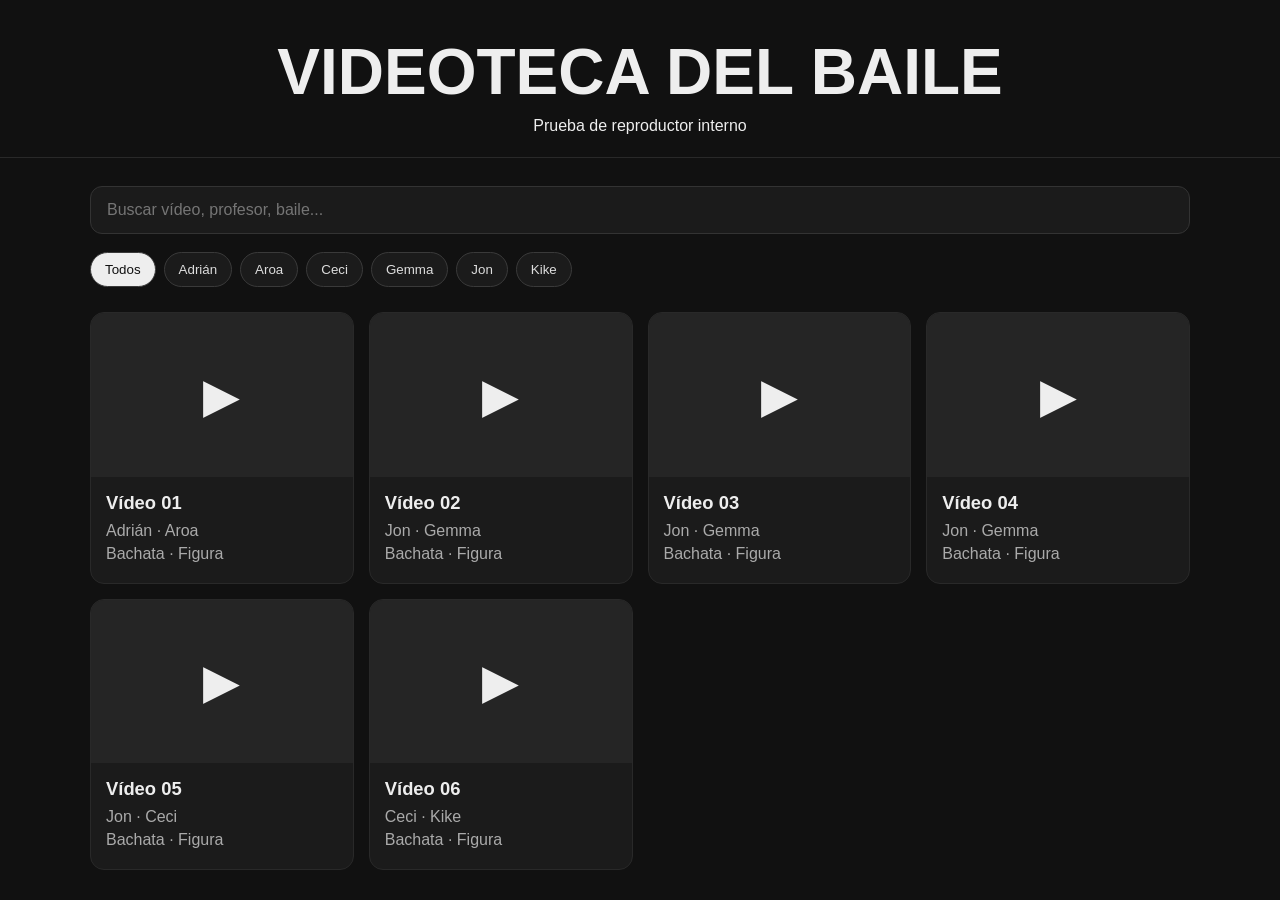
==== index.html @ 755fea4f "Add files via upload" ====
<!DOCTYPE html>
<html lang="es">
<head>
<meta charset="UTF-8">
<meta name="viewport" content="width=device-width,initial-scale=1">
<title>Videoteca del Baile</title>
<style>
*{box-sizing:border-box}body{margin:0;font-family:Arial,sans-serif;background:#111;color:#eee}
header{padding:35px 20px 22px;text-align:center;border-bottom:1px solid #292929}
h1{margin:0 0 8px;font-size:clamp(2rem,6vw,4rem)}
main{width:min(1100px,calc(100% - 30px));margin:28px auto}
.search{width:100%;padding:14px 16px;border:1px solid #333;border-radius:12px;background:#1b1b1b;color:#fff;font-size:1rem}
.filters{display:flex;gap:8px;flex-wrap:wrap;margin:18px 0 25px}
.filter{padding:9px 14px;border-radius:999px;border:1px solid #3a3a3a;background:#1b1b1b;color:#ddd;cursor:pointer}
.filter.active{background:#eee;color:#111}
.grid{display:grid;grid-template-columns:repeat(auto-fill,minmax(220px,1fr));gap:15px}
.card{display:block;text-decoration:none;color:inherit;background:#1b1b1b;border:1px solid #292929;border-radius:14px;overflow:hidden}
.preview{aspect-ratio:16/10;background:#252525;display:grid;place-items:center;font-size:3rem}
.info{padding:15px}.info h2{margin:0 0 8px;font-size:1.15rem}.info p{margin:5px 0;color:#aaa}
</style>
</head>
<body>
<header><h1>VIDEOTECA DEL BAILE</h1><div>Prueba de reproductor interno</div></header>
<main>
<input id="search" class="search" placeholder="Buscar vídeo, profesor, baile...">
<div id="filters" class="filters"></div>
<div id="grid" class="grid"></div>
</main>
<script src="data.js"></script>
<script>
const grid=document.getElementById("grid"), filters=document.getElementById("filters"), search=document.getElementById("search");
let profesorActivo="Todos";
const profesores=["Todos",...[...new Set(videos.flatMap(v=>v.profesores))].sort((a,b)=>a.localeCompare(b,"es"))];

function drawFilters(){
  filters.innerHTML="";
  profesores.forEach(p=>{
    const b=document.createElement("button");
    b.className="filter"+(p===profesorActivo?" active":"");
    b.textContent=p;
    b.onclick=()=>{profesorActivo=p;drawFilters();render()};
    filters.appendChild(b);
  });
}
function render(){
  const q=search.value.toLowerCase().trim();
  grid.innerHTML="";
  videos.filter(v=>{
    const text=[v.titulo,v.baile,v.tipo,...v.profesores,...(v.tags||[])].join(" ").toLowerCase();
    return (profesorActivo==="Todos"||v.profesores.includes(profesorActivo)) && text.includes(q);
  }).forEach(v=>{
    const a=document.createElement("a");
    a.className="card";
    a.href=`player.html?id=${encodeURIComponent(v.id)}`;
    a.innerHTML=`<div class="preview">▶</div><div class="info"><h2>${v.titulo}</h2><p>${v.profesores.join(" · ")}</p><p>${v.baile} · ${v.tipo}</p></div>`;
    grid.appendChild(a);
  });
}
search.addEventListener("input",render);
drawFilters(); render();
</script>
</body>
</html>
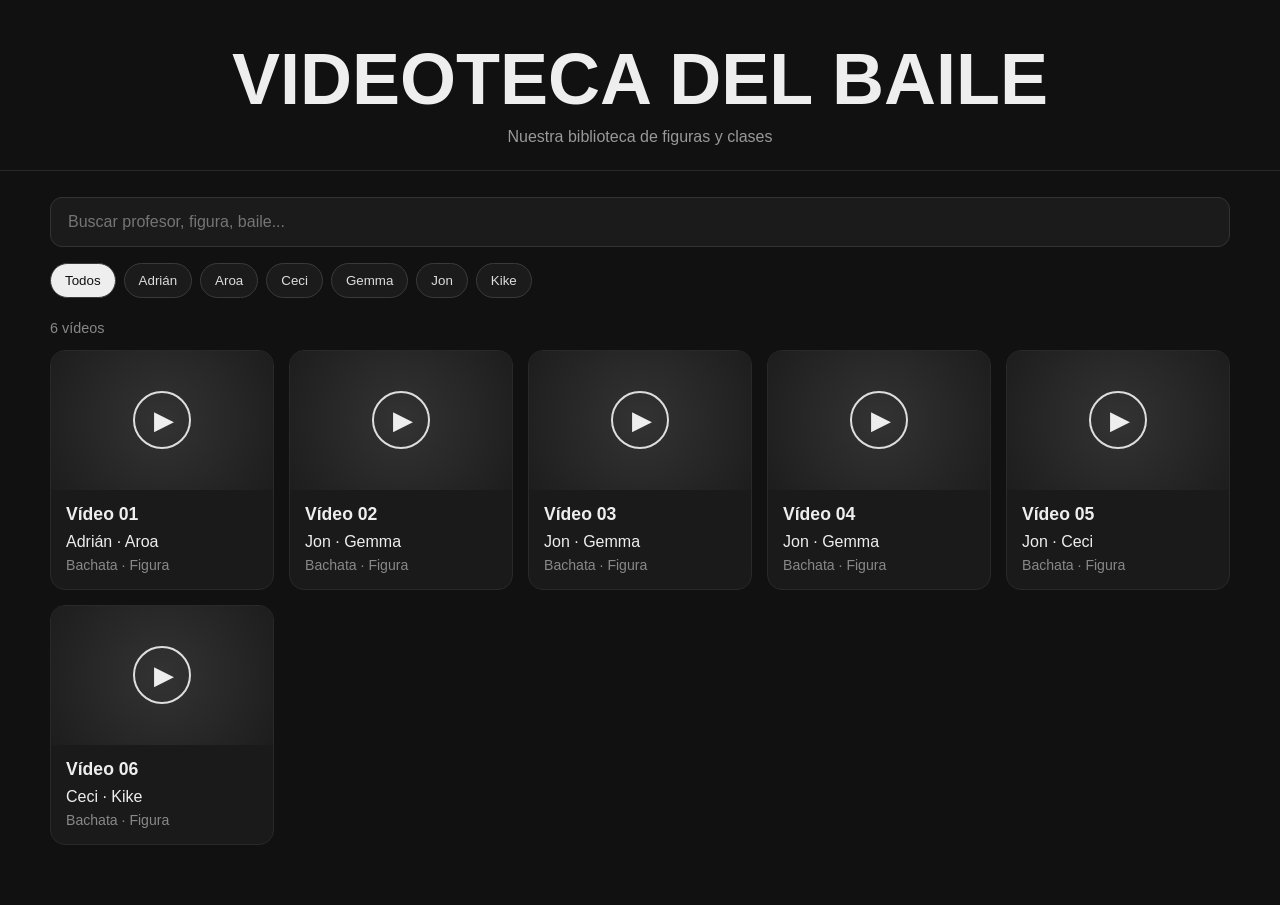
==== commit 0ba2ed86: "Add files via upload" ====
--- a/index.html
+++ b/index.html
@@ -1,63 +1,45 @@
 <!DOCTYPE html>
 <html lang="es">
 <head>
-<meta charset="UTF-8">
-<meta name="viewport" content="width=device-width,initial-scale=1">
-<title>Videoteca del Baile</title>
+<meta charset="UTF-8"><meta name="viewport" content="width=device-width,initial-scale=1">
+<meta name="theme-color" content="#111111"><title>Videoteca del Baile</title>
 <style>
 *{box-sizing:border-box}body{margin:0;font-family:Arial,sans-serif;background:#111;color:#eee}
-header{padding:35px 20px 22px;text-align:center;border-bottom:1px solid #292929}
-h1{margin:0 0 8px;font-size:clamp(2rem,6vw,4rem)}
-main{width:min(1100px,calc(100% - 30px));margin:28px auto}
-.search{width:100%;padding:14px 16px;border:1px solid #333;border-radius:12px;background:#1b1b1b;color:#fff;font-size:1rem}
-.filters{display:flex;gap:8px;flex-wrap:wrap;margin:18px 0 25px}
-.filter{padding:9px 14px;border-radius:999px;border:1px solid #3a3a3a;background:#1b1b1b;color:#ddd;cursor:pointer}
-.filter.active{background:#eee;color:#111}
+header{padding:38px 18px 24px;text-align:center;border-bottom:1px solid #292929}
+h1{margin:0 0 8px;font-size:clamp(2rem,8vw,4.5rem)}.subtitle{margin:0;color:#999}
+main{width:min(1180px,calc(100% - 28px));margin:26px auto 60px}
+.search{width:100%;padding:15px 17px;border-radius:12px;border:1px solid #333;background:#1b1b1b;color:#fff;font-size:1rem}
+.filters{display:flex;gap:8px;overflow-x:auto;padding:16px 0 10px;scrollbar-width:none}.filters::-webkit-scrollbar{display:none}
+.filter{flex:0 0 auto;border:1px solid #3a3a3a;background:#1b1b1b;color:#ddd;padding:9px 14px;border-radius:999px;cursor:pointer}
+.filter.active{background:#eee;color:#111}.count{margin:12px 0 14px;color:#888;font-size:.9rem}
 .grid{display:grid;grid-template-columns:repeat(auto-fill,minmax(220px,1fr));gap:15px}
-.card{display:block;text-decoration:none;color:inherit;background:#1b1b1b;border:1px solid #292929;border-radius:14px;overflow:hidden}
-.preview{aspect-ratio:16/10;background:#252525;display:grid;place-items:center;font-size:3rem}
-.info{padding:15px}.info h2{margin:0 0 8px;font-size:1.15rem}.info p{margin:5px 0;color:#aaa}
+.card{display:block;overflow:hidden;border:1px solid #292929;border-radius:15px;background:#1a1a1a;color:inherit;text-decoration:none;transition:.15s}
+.card:hover{transform:translateY(-3px);border-color:#555}
+.preview{aspect-ratio:16/10;display:grid;place-items:center;background:radial-gradient(circle,#333,#1d1d1d)}
+.play{display:grid;place-items:center;width:58px;height:58px;padding-left:4px;border:2px solid #ddd;border-radius:50%;font-size:1.65rem}
+.info{padding:14px 15px 16px}.title{margin:0 0 8px;font-size:1.1rem}.teachers{margin:0 0 6px}.meta{margin:0;color:#888;font-size:.88rem}
+.empty{grid-column:1/-1;padding:40px 5px;color:#888;text-align:center}
+@media(max-width:600px){header{padding-top:28px}.grid{grid-template-columns:repeat(2,minmax(0,1fr));gap:10px}.info{padding:12px}.title{font-size:1rem}.teachers,.meta{font-size:.82rem}.play{width:50px;height:50px}}
+@media(max-width:380px){.grid{grid-template-columns:1fr}}
 </style>
 </head>
 <body>
-<header><h1>VIDEOTECA DEL BAILE</h1><div>Prueba de reproductor interno</div></header>
+<header><h1>VIDEOTECA DEL BAILE</h1><p class="subtitle">Nuestra biblioteca de figuras y clases</p></header>
 <main>
-<input id="search" class="search" placeholder="Buscar vídeo, profesor, baile...">
-<div id="filters" class="filters"></div>
-<div id="grid" class="grid"></div>
+<input id="search" class="search" type="search" placeholder="Buscar profesor, figura, baile..." autocomplete="off">
+<div id="filters" class="filters"></div><div id="count" class="count"></div><div id="grid" class="grid"></div>
 </main>
 <script src="data.js"></script>
 <script>
-const grid=document.getElementById("grid"), filters=document.getElementById("filters"), search=document.getElementById("search");
+const grid=document.getElementById("grid"),filters=document.getElementById("filters"),search=document.getElementById("search"),count=document.getElementById("count");
 let profesorActivo="Todos";
 const profesores=["Todos",...[...new Set(videos.flatMap(v=>v.profesores))].sort((a,b)=>a.localeCompare(b,"es"))];
-
-function drawFilters(){
-  filters.innerHTML="";
-  profesores.forEach(p=>{
-    const b=document.createElement("button");
-    b.className="filter"+(p===profesorActivo?" active":"");
-    b.textContent=p;
-    b.onclick=()=>{profesorActivo=p;drawFilters();render()};
-    filters.appendChild(b);
-  });
-}
-function render(){
-  const q=search.value.toLowerCase().trim();
-  grid.innerHTML="";
-  videos.filter(v=>{
-    const text=[v.titulo,v.baile,v.tipo,...v.profesores,...(v.tags||[])].join(" ").toLowerCase();
-    return (profesorActivo==="Todos"||v.profesores.includes(profesorActivo)) && text.includes(q);
-  }).forEach(v=>{
-    const a=document.createElement("a");
-    a.className="card";
-    a.href=`player.html?id=${encodeURIComponent(v.id)}`;
-    a.innerHTML=`<div class="preview">▶</div><div class="info"><h2>${v.titulo}</h2><p>${v.profesores.join(" · ")}</p><p>${v.baile} · ${v.tipo}</p></div>`;
-    grid.appendChild(a);
-  });
-}
-search.addEventListener("input",render);
-drawFilters(); render();
-</script>
-</body>
-</html>+function crearFiltros(){filters.innerHTML="";profesores.forEach(p=>{const b=document.createElement("button");b.className="filter"+(p===profesorActivo?" active":"");b.textContent=p;b.onclick=()=>{profesorActivo=p;crearFiltros();render()};filters.appendChild(b)})}
+function coincide(v,q){return[v.titulo,v.baile,v.tipo,...v.profesores,...(v.tags||[])].join(" ").toLowerCase().includes(q.toLowerCase())}
+function render(){const q=search.value.trim();const rs=videos.filter(v=>(profesorActivo==="Todos"||v.profesores.includes(profesorActivo))&&coincide(v,q));count.textContent=`${rs.length} vídeo${rs.length===1?"":"s"}`;grid.innerHTML="";
+if(!rs.length){grid.innerHTML='<div class="empty">No hay vídeos que coincidan con la búsqueda.</div>';return}
+rs.forEach(v=>{const a=document.createElement("a");a.className="card";a.href=v.url||"#";if(v.url&&v.url!=="#"){a.target="_blank";a.rel="noopener noreferrer"}
+a.innerHTML=`<div class="preview"><div class="play">▶</div></div><div class="info"><h2 class="title">${v.titulo}</h2><p class="teachers">${v.profesores.join(" · ")}</p><p class="meta">${v.baile} · ${v.tipo}</p></div>`;
+if(!v.url||v.url==="#")a.onclick=e=>{e.preventDefault();alert("Este vídeo todavía no tiene enlace de Google Drive.")};grid.appendChild(a)})}
+search.addEventListener("input",render);crearFiltros();render();
+</script></body></html>
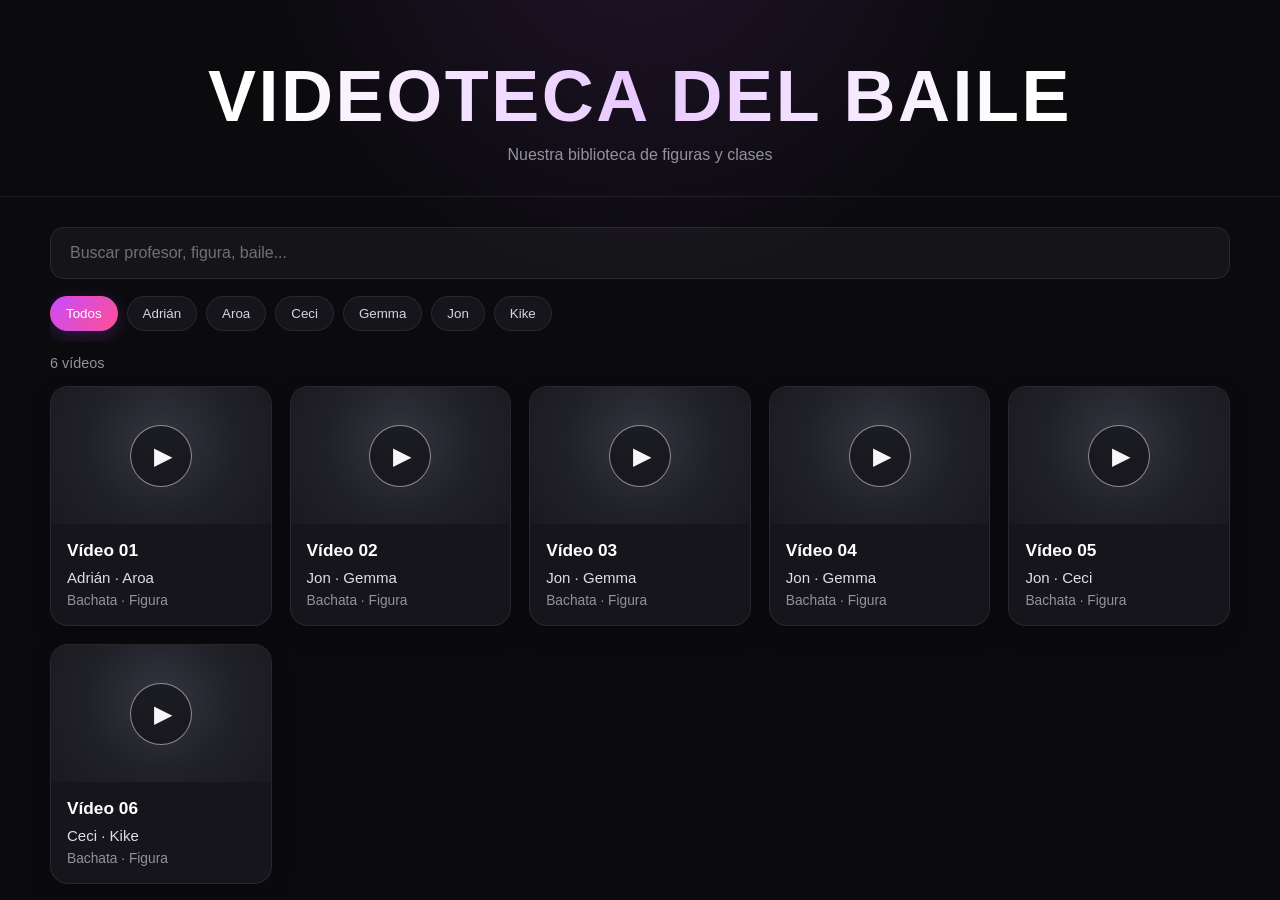
==== commit 26af1fe8: "Add files via upload" ====
--- a/index.html
+++ b/index.html
@@ -3,25 +3,7 @@
 <head>
 <meta charset="UTF-8"><meta name="viewport" content="width=device-width,initial-scale=1">
 <meta name="theme-color" content="#111111"><title>Videoteca del Baile</title>
-<style>
-*{box-sizing:border-box}body{margin:0;font-family:Arial,sans-serif;background:#111;color:#eee}
-header{padding:38px 18px 24px;text-align:center;border-bottom:1px solid #292929}
-h1{margin:0 0 8px;font-size:clamp(2rem,8vw,4.5rem)}.subtitle{margin:0;color:#999}
-main{width:min(1180px,calc(100% - 28px));margin:26px auto 60px}
-.search{width:100%;padding:15px 17px;border-radius:12px;border:1px solid #333;background:#1b1b1b;color:#fff;font-size:1rem}
-.filters{display:flex;gap:8px;overflow-x:auto;padding:16px 0 10px;scrollbar-width:none}.filters::-webkit-scrollbar{display:none}
-.filter{flex:0 0 auto;border:1px solid #3a3a3a;background:#1b1b1b;color:#ddd;padding:9px 14px;border-radius:999px;cursor:pointer}
-.filter.active{background:#eee;color:#111}.count{margin:12px 0 14px;color:#888;font-size:.9rem}
-.grid{display:grid;grid-template-columns:repeat(auto-fill,minmax(220px,1fr));gap:15px}
-.card{display:block;overflow:hidden;border:1px solid #292929;border-radius:15px;background:#1a1a1a;color:inherit;text-decoration:none;transition:.15s}
-.card:hover{transform:translateY(-3px);border-color:#555}
-.preview{aspect-ratio:16/10;display:grid;place-items:center;background:radial-gradient(circle,#333,#1d1d1d)}
-.play{display:grid;place-items:center;width:58px;height:58px;padding-left:4px;border:2px solid #ddd;border-radius:50%;font-size:1.65rem}
-.info{padding:14px 15px 16px}.title{margin:0 0 8px;font-size:1.1rem}.teachers{margin:0 0 6px}.meta{margin:0;color:#888;font-size:.88rem}
-.empty{grid-column:1/-1;padding:40px 5px;color:#888;text-align:center}
-@media(max-width:600px){header{padding-top:28px}.grid{grid-template-columns:repeat(2,minmax(0,1fr));gap:10px}.info{padding:12px}.title{font-size:1rem}.teachers,.meta{font-size:.82rem}.play{width:50px;height:50px}}
-@media(max-width:380px){.grid{grid-template-columns:1fr}}
-</style>
+<link rel="stylesheet" href="style.css">
 </head>
 <body>
 <header><h1>VIDEOTECA DEL BAILE</h1><p class="subtitle">Nuestra biblioteca de figuras y clases</p></header>
--- a/style.css
+++ b/style.css
@@ -0,0 +1,434 @@
+* {
+  box-sizing: border-box;
+}
+
+:root {
+  --bg: #0b0b0e;
+  --surface: #15151b;
+  --surface-2: #1d1d25;
+  --border: rgba(255,255,255,.08);
+
+  --text: #f7f7fa;
+  --muted: #92929f;
+
+  --accent: #c64cff;
+  --accent-2: #ff4f91;
+
+  --radius: 18px;
+}
+
+body {
+  margin: 0;
+  font-family: Inter, Arial, Helvetica, sans-serif;
+  background:
+    radial-gradient(circle at 50% -10%, rgba(198,76,255,.12), transparent 32%),
+    var(--bg);
+  color: var(--text);
+  min-height: 100vh;
+}
+
+
+/* ───────── HEADER ───────── */
+
+header {
+  padding: 55px 18px 32px;
+  text-align: center;
+  border-bottom: 1px solid var(--border);
+}
+
+h1 {
+  margin: 0;
+  font-size: clamp(2.2rem, 6vw, 4.5rem);
+  font-weight: 800;
+  letter-spacing: .035em;
+
+  background: linear-gradient(
+    90deg,
+    #ffffff 20%,
+    #e9c8ff 50%,
+    #ffffff 80%
+  );
+
+  -webkit-background-clip: text;
+  background-clip: text;
+  color: transparent;
+}
+
+.subtitle {
+  margin: 9px 0 0;
+  color: var(--muted);
+  font-size: 1rem;
+}
+
+
+/* ───────── CONTENIDO ───────── */
+
+main {
+  width: min(1180px, calc(100% - 30px));
+  margin: 30px auto 70px;
+}
+
+
+/* ───────── BUSCADOR ───────── */
+
+.search {
+  width: 100%;
+  padding: 16px 19px;
+
+  border-radius: 14px;
+  border: 1px solid var(--border);
+
+  background: rgba(255,255,255,.045);
+  color: white;
+
+  font-size: 1rem;
+  outline: none;
+
+  transition:
+    border-color .2s,
+    background .2s,
+    box-shadow .2s;
+}
+
+.search::placeholder {
+  color: #70707d;
+}
+
+.search:focus {
+  background: rgba(255,255,255,.065);
+  border-color: rgba(198,76,255,.6);
+
+  box-shadow:
+    0 0 0 3px rgba(198,76,255,.10),
+    0 8px 30px rgba(0,0,0,.25);
+}
+
+
+/* ───────── FILTROS ───────── */
+
+.filters {
+  display: flex;
+  gap: 9px;
+
+  overflow-x: auto;
+
+  padding: 17px 0 11px;
+
+  scrollbar-width: none;
+}
+
+.filters::-webkit-scrollbar {
+  display: none;
+}
+
+.filter {
+  flex: 0 0 auto;
+
+  border: 1px solid var(--border);
+
+  background: var(--surface);
+  color: #d5d5dd;
+
+  padding: 9px 15px;
+
+  border-radius: 999px;
+
+  cursor: pointer;
+
+  font-weight: 500;
+
+  transition:
+    transform .15s,
+    background .15s,
+    border-color .15s;
+}
+
+.filter:hover {
+  transform: translateY(-1px);
+  background: var(--surface-2);
+  border-color: rgba(198,76,255,.4);
+}
+
+.filter.active {
+  border-color: transparent;
+
+  background:
+    linear-gradient(
+      135deg,
+      var(--accent),
+      var(--accent-2)
+    );
+
+  color: white;
+
+  box-shadow:
+    0 5px 18px rgba(198,76,255,.22);
+}
+
+
+/* ───────── CONTADOR ───────── */
+
+.count {
+  margin: 13px 0 15px;
+
+  color: var(--muted);
+
+  font-size: .9rem;
+}
+
+
+/* ───────── GRID ───────── */
+
+.grid {
+  display: grid;
+
+  grid-template-columns:
+    repeat(auto-fill, minmax(220px, 1fr));
+
+  gap: 18px;
+}
+
+
+/* ───────── TARJETAS ───────── */
+
+.card {
+  display: block;
+
+  overflow: hidden;
+
+  border: 1px solid var(--border);
+
+  border-radius: var(--radius);
+
+  background: var(--surface);
+
+  color: inherit;
+  text-decoration: none;
+
+  box-shadow:
+    0 8px 25px rgba(0,0,0,.18);
+
+  transition:
+    transform .2s ease,
+    border-color .2s ease,
+    box-shadow .2s ease;
+}
+
+.card:hover {
+  transform: translateY(-5px);
+
+  border-color:
+    rgba(198,76,255,.35);
+
+  box-shadow:
+    0 16px 40px rgba(0,0,0,.35),
+    0 0 25px rgba(198,76,255,.07);
+}
+
+
+/* ───────── PREVIEW ───────── */
+
+.preview {
+  position: relative;
+
+  aspect-ratio: 16 / 10;
+
+  display: grid;
+  place-items: center;
+
+  background:
+    radial-gradient(
+      circle at 50% 40%,
+      #353541,
+      #202027 55%,
+      #19191f
+    );
+
+  overflow: hidden;
+}
+
+
+/* pequeño halo */
+
+.preview::before {
+  content: "";
+
+  position: absolute;
+
+  width: 150px;
+  height: 150px;
+
+  border-radius: 50%;
+
+  background:
+    radial-gradient(
+      circle,
+      rgba(198,76,255,.13),
+      transparent 65%
+    );
+
+  opacity: 0;
+
+  transform: scale(.8);
+
+  transition:
+    opacity .25s,
+    transform .25s;
+}
+
+.card:hover .preview::before {
+  opacity: 1;
+  transform: scale(1);
+}
+
+
+/* ───────── PLAY ───────── */
+
+.play {
+  position: relative;
+  z-index: 2;
+
+  display: grid;
+  place-items: center;
+
+  width: 62px;
+  height: 62px;
+
+  padding-left: 4px;
+
+  border: 1px solid rgba(255,255,255,.5);
+  border-radius: 50%;
+
+  background: rgba(10,10,14,.55);
+
+  backdrop-filter: blur(8px);
+
+  font-size: 1.5rem;
+
+  transition:
+    transform .2s,
+    background .2s,
+    border-color .2s,
+    box-shadow .2s;
+}
+
+.card:hover .play {
+  transform: scale(1.08);
+
+  border-color: transparent;
+
+  background:
+    linear-gradient(
+      135deg,
+      var(--accent),
+      var(--accent-2)
+    );
+
+  box-shadow:
+    0 8px 30px rgba(198,76,255,.35);
+}
+
+
+/* ───────── INFO ───────── */
+
+.info {
+  padding: 16px 16px 17px;
+}
+
+.title {
+  margin: 0 0 8px;
+
+  font-size: 1.08rem;
+  font-weight: 700;
+
+  color: white;
+}
+
+.teachers {
+  margin: 0 0 7px;
+
+  color: #dedee5;
+
+  font-size: .94rem;
+}
+
+.meta {
+  margin: 0;
+
+  color: var(--muted);
+
+  font-size: .86rem;
+}
+
+
+/* ───────── SIN RESULTADOS ───────── */
+
+.empty {
+  grid-column: 1 / -1;
+
+  padding: 50px 5px;
+
+  color: var(--muted);
+
+  text-align: center;
+}
+
+
+/* ───────── MÓVIL ───────── */
+
+@media (max-width: 600px) {
+
+  header {
+    padding: 32px 18px 24px;
+  }
+
+  h1 {
+    font-size: 2.2rem;
+  }
+
+  main {
+    margin-top: 20px;
+  }
+
+  .grid {
+    grid-template-columns:
+      repeat(2, minmax(0, 1fr));
+
+    gap: 11px;
+  }
+
+  .card {
+    border-radius: 14px;
+  }
+
+  .info {
+    padding: 12px;
+  }
+
+  .title {
+    font-size: .98rem;
+  }
+
+  .teachers,
+  .meta {
+    font-size: .80rem;
+  }
+
+  .play {
+    width: 50px;
+    height: 50px;
+
+    font-size: 1.25rem;
+  }
+}
+
+
+/* móviles muy estrechos */
+
+@media (max-width: 370px) {
+
+  .grid {
+    grid-template-columns: 1fr;
+  }
+
+}
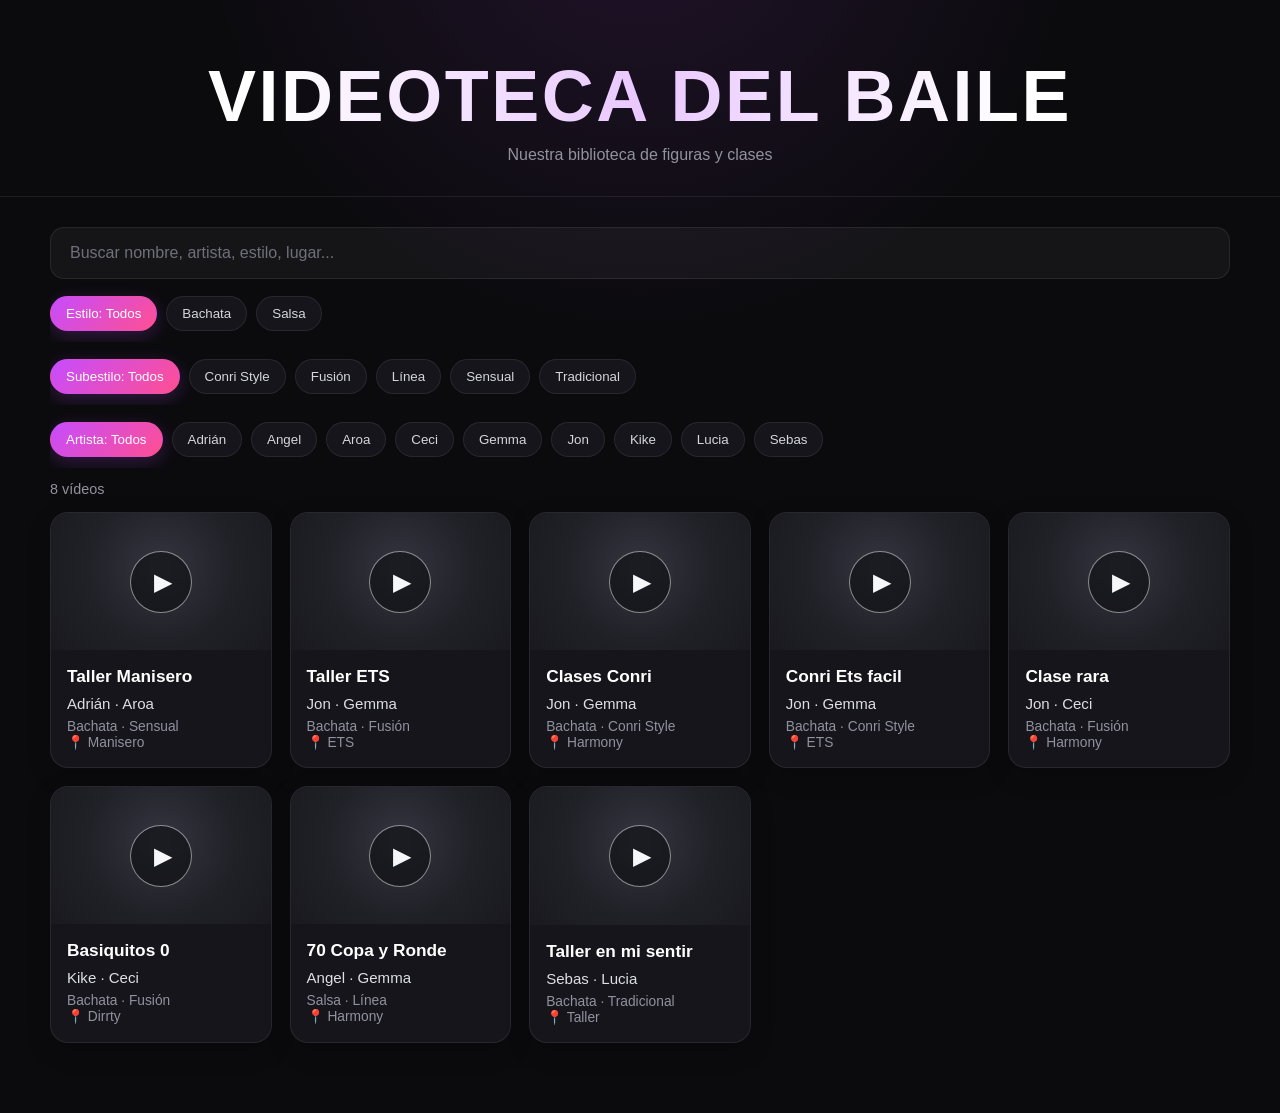
==== commit 8cf371f1: "Add files via upload" ====
--- a/index.html
+++ b/index.html
@@ -1,27 +1,247 @@
 <!DOCTYPE html>
 <html lang="es">
 <head>
-<meta charset="UTF-8"><meta name="viewport" content="width=device-width,initial-scale=1">
-<meta name="theme-color" content="#111111"><title>Videoteca del Baile</title>
-<link rel="stylesheet" href="style.css">
+  <meta charset="UTF-8">
+  <meta name="viewport" content="width=device-width, initial-scale=1">
+  <meta name="theme-color" content="#111111">
+  <title>Videoteca del Baile</title>
+  <link rel="stylesheet" href="style.css">
 </head>
+
 <body>
-<header><h1>VIDEOTECA DEL BAILE</h1><p class="subtitle">Nuestra biblioteca de figuras y clases</p></header>
+<header>
+  <h1>VIDEOTECA DEL BAILE</h1>
+  <p class="subtitle">Nuestra biblioteca de figuras y clases</p>
+</header>
+
 <main>
-<input id="search" class="search" type="search" placeholder="Buscar profesor, figura, baile..." autocomplete="off">
-<div id="filters" class="filters"></div><div id="count" class="count"></div><div id="grid" class="grid"></div>
+  <input
+    id="search"
+    class="search"
+    type="search"
+    placeholder="Buscar nombre, artista, estilo, lugar..."
+    autocomplete="off"
+  >
+
+  <div class="filters" id="filtroEstilo"></div>
+  <div class="filters" id="filtroSubestilo"></div>
+  <div class="filters" id="filtroArtista"></div>
+
+  <div id="count" class="count"></div>
+  <div id="grid" class="grid"></div>
 </main>
+
 <script src="data.js"></script>
+
 <script>
-const grid=document.getElementById("grid"),filters=document.getElementById("filters"),search=document.getElementById("search"),count=document.getElementById("count");
-let profesorActivo="Todos";
-const profesores=["Todos",...[...new Set(videos.flatMap(v=>v.profesores))].sort((a,b)=>a.localeCompare(b,"es"))];
-function crearFiltros(){filters.innerHTML="";profesores.forEach(p=>{const b=document.createElement("button");b.className="filter"+(p===profesorActivo?" active":"");b.textContent=p;b.onclick=()=>{profesorActivo=p;crearFiltros();render()};filters.appendChild(b)})}
-function coincide(v,q){return[v.titulo,v.baile,v.tipo,...v.profesores,...(v.tags||[])].join(" ").toLowerCase().includes(q.toLowerCase())}
-function render(){const q=search.value.trim();const rs=videos.filter(v=>(profesorActivo==="Todos"||v.profesores.includes(profesorActivo))&&coincide(v,q));count.textContent=`${rs.length} vídeo${rs.length===1?"":"s"}`;grid.innerHTML="";
-if(!rs.length){grid.innerHTML='<div class="empty">No hay vídeos que coincidan con la búsqueda.</div>';return}
-rs.forEach(v=>{const a=document.createElement("a");a.className="card";a.href=v.url||"#";if(v.url&&v.url!=="#"){a.target="_blank";a.rel="noopener noreferrer"}
-a.innerHTML=`<div class="preview"><div class="play">▶</div></div><div class="info"><h2 class="title">${v.titulo}</h2><p class="teachers">${v.profesores.join(" · ")}</p><p class="meta">${v.baile} · ${v.tipo}</p></div>`;
-if(!v.url||v.url==="#")a.onclick=e=>{e.preventDefault();alert("Este vídeo todavía no tiene enlace de Google Drive.")};grid.appendChild(a)})}
-search.addEventListener("input",render);crearFiltros();render();
-</script></body></html>+const grid = document.getElementById("grid");
+const search = document.getElementById("search");
+const count = document.getElementById("count");
+
+const filtroEstilo = document.getElementById("filtroEstilo");
+const filtroSubestilo = document.getElementById("filtroSubestilo");
+const filtroArtista = document.getElementById("filtroArtista");
+
+let seleccion = {
+  estilo: "Todos",
+  subestilo: "Todos",
+  artista: "Todos"
+};
+
+function unicos(lista) {
+  return [...new Set(lista.filter(Boolean))]
+    .sort((a, b) => a.localeCompare(b, "es"));
+}
+
+function coincideTexto(video, texto) {
+  if (!texto) return true;
+
+  const contenido = [
+    video.id,
+    video.nombre,
+    video.estilo,
+    video.subestilo,
+    video.lugar,
+    ...(video.artistas || [])
+  ]
+    .join(" ")
+    .toLowerCase();
+
+  return contenido.includes(texto.toLowerCase());
+}
+
+function coincideFiltros(video, ignorar = "") {
+  if (
+    ignorar !== "estilo" &&
+    seleccion.estilo !== "Todos" &&
+    video.estilo !== seleccion.estilo
+  ) return false;
+
+  if (
+    ignorar !== "subestilo" &&
+    seleccion.subestilo !== "Todos" &&
+    video.subestilo !== seleccion.subestilo
+  ) return false;
+
+  if (
+    ignorar !== "artista" &&
+    seleccion.artista !== "Todos" &&
+    !(video.artistas || []).includes(seleccion.artista)
+  ) return false;
+
+  return true;
+}
+
+function crearBotones(contenedor, valores, tipo, etiqueta) {
+  contenedor.innerHTML = "";
+
+  const opciones = ["Todos", ...valores];
+
+  opciones.forEach(valor => {
+    const boton = document.createElement("button");
+    boton.className =
+      "filter" + (seleccion[tipo] === valor ? " active" : "");
+
+    boton.textContent =
+      valor === "Todos" ? `${etiqueta}: Todos` : valor;
+
+    boton.addEventListener("click", () => {
+      seleccion[tipo] = valor;
+      normalizarSeleccion();
+      actualizar();
+    });
+
+    contenedor.appendChild(boton);
+  });
+}
+
+function valoresDisponibles(tipo) {
+  const base = videos.filter(video => coincideFiltros(video, tipo));
+
+  if (tipo === "estilo") {
+    return unicos(base.map(v => v.estilo));
+  }
+
+  if (tipo === "subestilo") {
+    return unicos(base.map(v => v.subestilo));
+  }
+
+  if (tipo === "artista") {
+    return unicos(base.flatMap(v => v.artistas || []));
+  }
+
+  return [];
+}
+
+function normalizarSeleccion() {
+  let cambio = true;
+
+  while (cambio) {
+    cambio = false;
+
+    for (const tipo of ["estilo", "subestilo", "artista"]) {
+      if (seleccion[tipo] === "Todos") continue;
+
+      const disponibles = valoresDisponibles(tipo);
+
+      if (!disponibles.includes(seleccion[tipo])) {
+        seleccion[tipo] = "Todos";
+        cambio = true;
+      }
+    }
+  }
+}
+
+function renderFiltros() {
+  crearBotones(
+    filtroEstilo,
+    valoresDisponibles("estilo"),
+    "estilo",
+    "Estilo"
+  );
+
+  crearBotones(
+    filtroSubestilo,
+    valoresDisponibles("subestilo"),
+    "subestilo",
+    "Subestilo"
+  );
+
+  crearBotones(
+    filtroArtista,
+    valoresDisponibles("artista"),
+    "artista",
+    "Artista"
+  );
+}
+
+function renderVideos() {
+  const texto = search.value.trim();
+
+  const resultados = videos.filter(video =>
+    coincideFiltros(video) && coincideTexto(video, texto)
+  );
+
+  count.textContent =
+    `${resultados.length} vídeo${resultados.length === 1 ? "" : "s"}`;
+
+  grid.innerHTML = "";
+
+  if (!resultados.length) {
+    grid.innerHTML =
+      '<div class="empty">No hay vídeos que coincidan con estos filtros.</div>';
+    return;
+  }
+
+  resultados.forEach(video => {
+    const card = document.createElement("a");
+
+    card.className = "card";
+    card.href = video.url || "#";
+
+    if (video.url && video.url !== "#") {
+      card.target = "_blank";
+      card.rel = "noopener noreferrer";
+    }
+
+    const artistas = (video.artistas || []).join(" · ");
+    const detalle = [video.estilo, video.subestilo]
+      .filter(Boolean)
+      .join(" · ");
+
+    card.innerHTML = `
+      <div class="preview">
+        <div class="play">▶</div>
+      </div>
+
+      <div class="info">
+        <h2 class="title">${video.nombre || `Vídeo ${video.id}`}</h2>
+        <p class="teachers">${artistas}</p>
+        <p class="meta">${detalle}</p>
+        ${video.lugar ? `<p class="meta">📍 ${video.lugar}</p>` : ""}
+      </div>
+    `;
+
+    if (!video.url || video.url === "#") {
+      card.addEventListener("click", e => {
+        e.preventDefault();
+        alert("Este vídeo todavía no tiene enlace de Google Drive.");
+      });
+    }
+
+    grid.appendChild(card);
+  });
+}
+
+function actualizar() {
+  normalizarSeleccion();
+  renderFiltros();
+  renderVideos();
+}
+
+search.addEventListener("input", renderVideos);
+
+actualizar();
+</script>
+</body>
+</html>
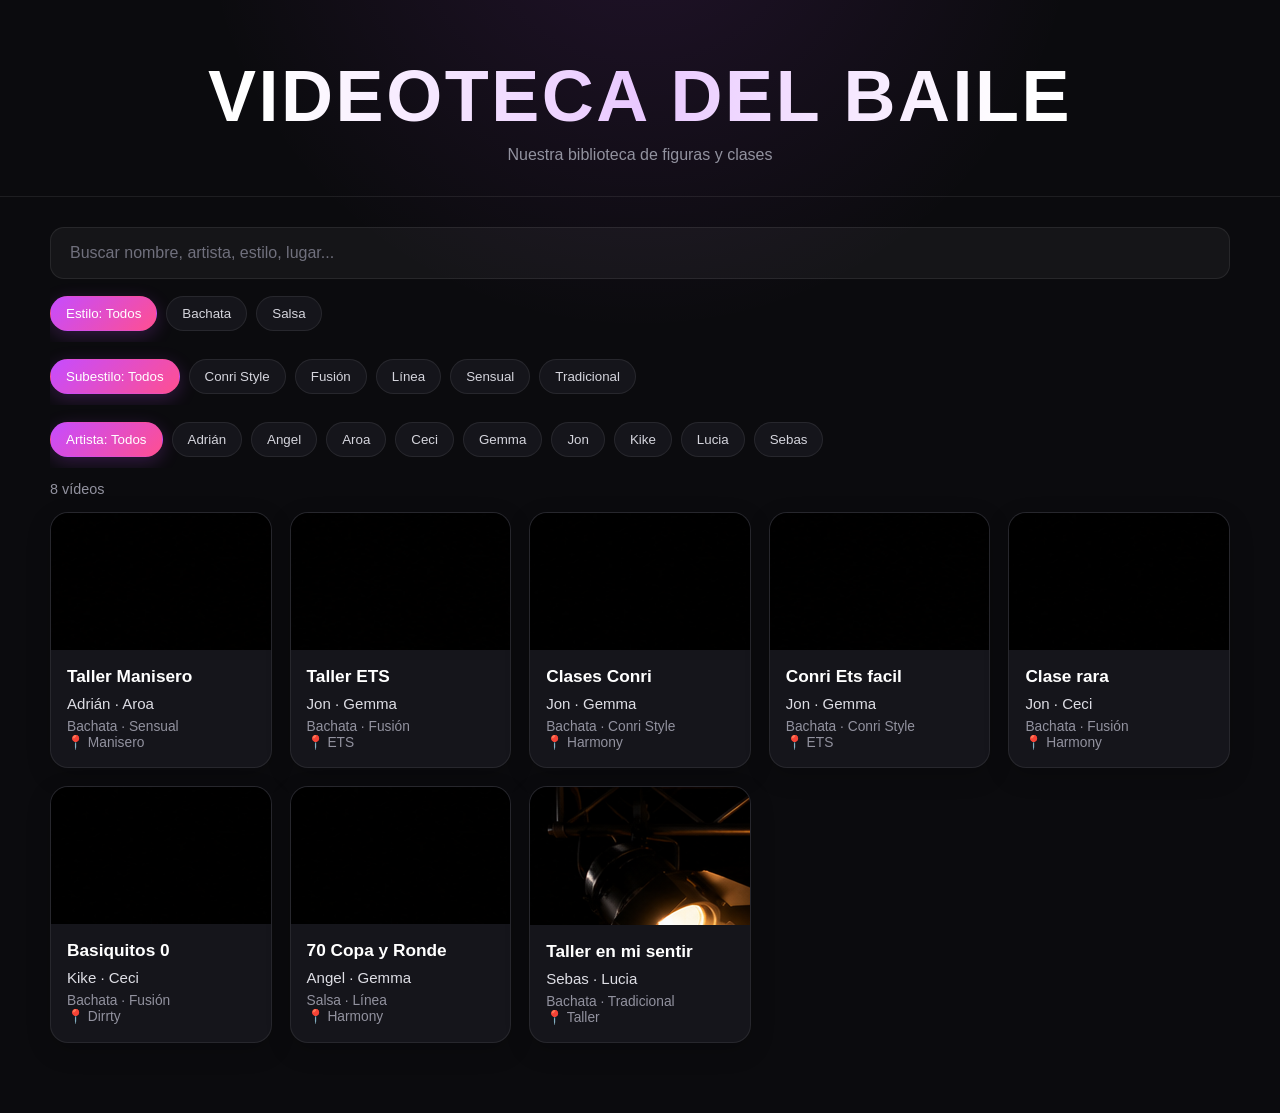
==== commit 353f0146: "Add files via upload" ====
--- a/index.html
+++ b/index.html
@@ -7,240 +7,119 @@
   <title>Videoteca del Baile</title>
   <link rel="stylesheet" href="style.css">
 </head>
-
 <body>
 <header>
   <h1>VIDEOTECA DEL BAILE</h1>
   <p class="subtitle">Nuestra biblioteca de figuras y clases</p>
 </header>
-
 <main>
-  <input
-    id="search"
-    class="search"
-    type="search"
-    placeholder="Buscar nombre, artista, estilo, lugar..."
-    autocomplete="off"
-  >
-
+  <input id="search" class="search" type="search" placeholder="Buscar nombre, artista, estilo, lugar..." autocomplete="off">
   <div class="filters" id="filtroEstilo"></div>
   <div class="filters" id="filtroSubestilo"></div>
   <div class="filters" id="filtroArtista"></div>
-
   <div id="count" class="count"></div>
   <div id="grid" class="grid"></div>
 </main>
 
 <script src="data.js"></script>
-
 <script>
 const grid = document.getElementById("grid");
 const search = document.getElementById("search");
 const count = document.getElementById("count");
-
 const filtroEstilo = document.getElementById("filtroEstilo");
 const filtroSubestilo = document.getElementById("filtroSubestilo");
 const filtroArtista = document.getElementById("filtroArtista");
 
-let seleccion = {
-  estilo: "Todos",
-  subestilo: "Todos",
-  artista: "Todos"
+const miniaturasLugar = {
+  "Harmony": "img/Harmony.png",
+  "ETS": "img/ETS.png",
+  "Manisero": "img/Manisero.png",
+  "Dirrty": "img/Dirrty.png",
+  "Taller": "img/Taller.png",
+  "Congreso": "img/Congreso.png",
+  "The island": "img/The island.png"
 };
 
+let seleccion = { estilo: "Todos", subestilo: "Todos", artista: "Todos" };
+
 function unicos(lista) {
-  return [...new Set(lista.filter(Boolean))]
-    .sort((a, b) => a.localeCompare(b, "es"));
+  return [...new Set(lista.filter(Boolean))].sort((a,b) => a.localeCompare(b, "es"));
 }
-
-function coincideTexto(video, texto) {
+function esc(t) {
+  return String(t ?? "").replaceAll("&","&amp;").replaceAll("<","&lt;")
+    .replaceAll(">","&gt;").replaceAll('"',"&quot;").replaceAll("'","&#039;");
+}
+function coincideTexto(v, texto) {
   if (!texto) return true;
-
-  const contenido = [
-    video.id,
-    video.nombre,
-    video.estilo,
-    video.subestilo,
-    video.lugar,
-    ...(video.artistas || [])
-  ]
-    .join(" ")
-    .toLowerCase();
-
-  return contenido.includes(texto.toLowerCase());
+  return [v.id,v.nombre,v.estilo,v.subestilo,v.lugar,...(v.artistas||[])]
+    .join(" ").toLowerCase().includes(texto.toLowerCase());
 }
-
-function coincideFiltros(video, ignorar = "") {
-  if (
-    ignorar !== "estilo" &&
-    seleccion.estilo !== "Todos" &&
-    video.estilo !== seleccion.estilo
-  ) return false;
-
-  if (
-    ignorar !== "subestilo" &&
-    seleccion.subestilo !== "Todos" &&
-    video.subestilo !== seleccion.subestilo
-  ) return false;
-
-  if (
-    ignorar !== "artista" &&
-    seleccion.artista !== "Todos" &&
-    !(video.artistas || []).includes(seleccion.artista)
-  ) return false;
-
+function coincideFiltros(v, ignorar="") {
+  if (ignorar!=="estilo" && seleccion.estilo!=="Todos" && v.estilo!==seleccion.estilo) return false;
+  if (ignorar!=="subestilo" && seleccion.subestilo!=="Todos" && v.subestilo!==seleccion.subestilo) return false;
+  if (ignorar!=="artista" && seleccion.artista!=="Todos" && !(v.artistas||[]).includes(seleccion.artista)) return false;
   return true;
 }
-
-function crearBotones(contenedor, valores, tipo, etiqueta) {
-  contenedor.innerHTML = "";
-
-  const opciones = ["Todos", ...valores];
-
-  opciones.forEach(valor => {
-    const boton = document.createElement("button");
-    boton.className =
-      "filter" + (seleccion[tipo] === valor ? " active" : "");
-
-    boton.textContent =
-      valor === "Todos" ? `${etiqueta}: Todos` : valor;
-
-    boton.addEventListener("click", () => {
-      seleccion[tipo] = valor;
-      normalizarSeleccion();
-      actualizar();
-    });
-
-    contenedor.appendChild(boton);
-  });
+function valoresDisponibles(tipo) {
+  const base = videos.filter(v => coincideFiltros(v,tipo));
+  if (tipo==="estilo") return unicos(base.map(v=>v.estilo));
+  if (tipo==="subestilo") return unicos(base.map(v=>v.subestilo));
+  return unicos(base.flatMap(v=>v.artistas||[]));
 }
-
-function valoresDisponibles(tipo) {
-  const base = videos.filter(video => coincideFiltros(video, tipo));
-
-  if (tipo === "estilo") {
-    return unicos(base.map(v => v.estilo));
-  }
-
-  if (tipo === "subestilo") {
-    return unicos(base.map(v => v.subestilo));
-  }
-
-  if (tipo === "artista") {
-    return unicos(base.flatMap(v => v.artistas || []));
-  }
-
-  return [];
-}
-
 function normalizarSeleccion() {
-  let cambio = true;
-
-  while (cambio) {
-    cambio = false;
-
-    for (const tipo of ["estilo", "subestilo", "artista"]) {
-      if (seleccion[tipo] === "Todos") continue;
-
-      const disponibles = valoresDisponibles(tipo);
-
-      if (!disponibles.includes(seleccion[tipo])) {
-        seleccion[tipo] = "Todos";
-        cambio = true;
+  let cambio=true;
+  while(cambio){
+    cambio=false;
+    for(const tipo of ["estilo","subestilo","artista"]){
+      if(seleccion[tipo]!=="Todos" && !valoresDisponibles(tipo).includes(seleccion[tipo])){
+        seleccion[tipo]="Todos"; cambio=true;
       }
     }
   }
 }
-
-function renderFiltros() {
-  crearBotones(
-    filtroEstilo,
-    valoresDisponibles("estilo"),
-    "estilo",
-    "Estilo"
-  );
-
-  crearBotones(
-    filtroSubestilo,
-    valoresDisponibles("subestilo"),
-    "subestilo",
-    "Subestilo"
-  );
-
-  crearBotones(
-    filtroArtista,
-    valoresDisponibles("artista"),
-    "artista",
-    "Artista"
-  );
+function crearBotones(el, valores, tipo, etiqueta) {
+  el.innerHTML="";
+  ["Todos",...valores].forEach(valor=>{
+    const b=document.createElement("button");
+    b.className="filter"+(seleccion[tipo]===valor?" active":"");
+    b.textContent=valor==="Todos"?`${etiqueta}: Todos`:valor;
+    b.onclick=()=>{seleccion[tipo]=valor; actualizar();};
+    el.appendChild(b);
+  });
 }
-
-function renderVideos() {
-  const texto = search.value.trim();
-
-  const resultados = videos.filter(video =>
-    coincideFiltros(video) && coincideTexto(video, texto)
-  );
-
-  count.textContent =
-    `${resultados.length} vídeo${resultados.length === 1 ? "" : "s"}`;
-
-  grid.innerHTML = "";
-
-  if (!resultados.length) {
-    grid.innerHTML =
-      '<div class="empty">No hay vídeos que coincidan con estos filtros.</div>';
-    return;
+function renderFiltros(){
+  crearBotones(filtroEstilo,valoresDisponibles("estilo"),"estilo","Estilo");
+  crearBotones(filtroSubestilo,valoresDisponibles("subestilo"),"subestilo","Subestilo");
+  crearBotones(filtroArtista,valoresDisponibles("artista"),"artista","Artista");
+}
+function renderVideos(){
+  const resultados=videos.filter(v=>coincideFiltros(v)&&coincideTexto(v,search.value.trim()));
+  count.textContent=`${resultados.length} vídeo${resultados.length===1?"":"s"}`;
+  grid.innerHTML="";
+  if(!resultados.length){
+    grid.innerHTML='<div class="empty">No hay vídeos que coincidan con estos filtros.</div>'; return;
   }
-
-  resultados.forEach(video => {
-    const card = document.createElement("a");
-
-    card.className = "card";
-    card.href = video.url || "#";
-
-    if (video.url && video.url !== "#") {
-      card.target = "_blank";
-      card.rel = "noopener noreferrer";
-    }
-
-    const artistas = (video.artistas || []).join(" · ");
-    const detalle = [video.estilo, video.subestilo]
-      .filter(Boolean)
-      .join(" · ");
-
-    card.innerHTML = `
-      <div class="preview">
-        <div class="play">▶</div>
-      </div>
-
-      <div class="info">
-        <h2 class="title">${video.nombre || `Vídeo ${video.id}`}</h2>
-        <p class="teachers">${artistas}</p>
-        <p class="meta">${detalle}</p>
-        ${video.lugar ? `<p class="meta">📍 ${video.lugar}</p>` : ""}
-      </div>
-    `;
-
-    if (!video.url || video.url === "#") {
-      card.addEventListener("click", e => {
-        e.preventDefault();
-        alert("Este vídeo todavía no tiene enlace de Google Drive.");
-      });
-    }
-
+  resultados.forEach(v=>{
+    const card=document.createElement("a");
+    card.className="card"; card.href=v.url||"#";
+    if(v.url&&v.url!=="#"){card.target="_blank"; card.rel="noopener noreferrer";}
+    const artistas=(v.artistas||[]).join(" · ");
+    const detalle=[v.estilo,v.subestilo].filter(Boolean).join(" · ");
+    const logo=miniaturasLugar[v.lugar];
+    const preview=logo
+      ? `<div class="preview preview-logo"><img class="place-logo" src="${encodeURI(logo)}" alt="${esc(v.lugar)}" loading="lazy"><div class="play">▶</div></div>`
+      : `<div class="preview"><div class="play">▶</div></div>`;
+    card.innerHTML=`${preview}<div class="info">
+      <h2 class="title">${esc(v.nombre||`Vídeo ${v.id}`)}</h2>
+      <p class="teachers">${esc(artistas)}</p>
+      <p class="meta">${esc(detalle)}</p>
+      ${v.lugar?`<p class="meta">📍 ${esc(v.lugar)}</p>`:""}
+    </div>`;
     grid.appendChild(card);
   });
 }
-
-function actualizar() {
-  normalizarSeleccion();
-  renderFiltros();
-  renderVideos();
-}
-
-search.addEventListener("input", renderVideos);
-
+function actualizar(){ normalizarSeleccion(); renderFiltros(); renderVideos(); }
+search.addEventListener("input",renderVideos);
 actualizar();
 </script>
 </body>
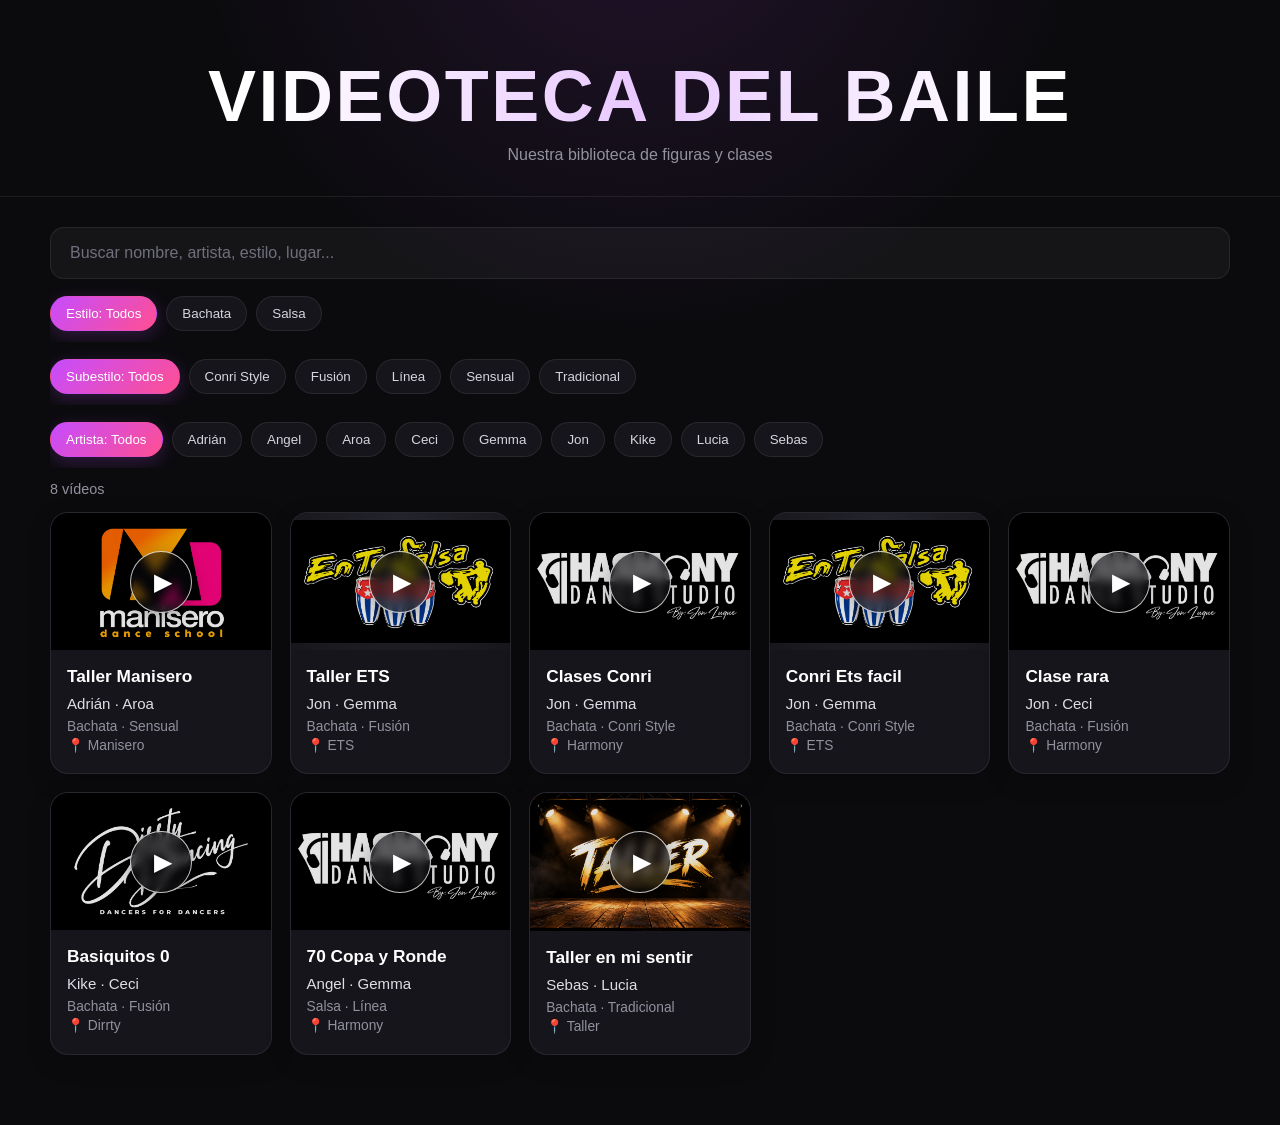
==== commit 082687f7: "Add files via upload" ====
--- a/index.html
+++ b/index.html
@@ -5,7 +5,7 @@
   <meta name="viewport" content="width=device-width, initial-scale=1">
   <meta name="theme-color" content="#111111">
   <title>Videoteca del Baile</title>
-  <link rel="stylesheet" href="style.css">
+  <link rel="stylesheet" href="style.css?v=2">
 </head>
 <body>
 <header>
--- a/style.css
+++ b/style.css
@@ -7,13 +7,10 @@
   --surface: #15151b;
   --surface-2: #1d1d25;
   --border: rgba(255,255,255,.08);
-
   --text: #f7f7fa;
   --muted: #92929f;
-
   --accent: #c64cff;
   --accent-2: #ff4f91;
-
   --radius: 18px;
 }
 
@@ -27,9 +24,6 @@
   min-height: 100vh;
 }
 
-
-/* ───────── HEADER ───────── */
-
 header {
   padding: 55px 18px 32px;
   text-align: center;
@@ -41,14 +35,7 @@
   font-size: clamp(2.2rem, 6vw, 4.5rem);
   font-weight: 800;
   letter-spacing: .035em;
-
-  background: linear-gradient(
-    90deg,
-    #ffffff 20%,
-    #e9c8ff 50%,
-    #ffffff 80%
-  );
-
+  background: linear-gradient(90deg, #fff 20%, #e9c8ff 50%, #fff 80%);
   -webkit-background-clip: text;
   background-clip: text;
   color: transparent;
@@ -60,34 +47,21 @@
   font-size: 1rem;
 }
 
-
-/* ───────── CONTENIDO ───────── */
-
 main {
   width: min(1180px, calc(100% - 30px));
   margin: 30px auto 70px;
 }
 
-
-/* ───────── BUSCADOR ───────── */
-
 .search {
   width: 100%;
   padding: 16px 19px;
-
   border-radius: 14px;
   border: 1px solid var(--border);
-
   background: rgba(255,255,255,.045);
   color: white;
-
   font-size: 1rem;
   outline: none;
-
-  transition:
-    border-color .2s,
-    background .2s,
-    box-shadow .2s;
+  transition: border-color .2s, background .2s, box-shadow .2s;
 }
 
 .search::placeholder {
@@ -97,23 +71,14 @@
 .search:focus {
   background: rgba(255,255,255,.065);
   border-color: rgba(198,76,255,.6);
-
-  box-shadow:
-    0 0 0 3px rgba(198,76,255,.10),
-    0 8px 30px rgba(0,0,0,.25);
-}
-
-
-/* ───────── FILTROS ───────── */
+  box-shadow: 0 0 0 3px rgba(198,76,255,.10), 0 8px 30px rgba(0,0,0,.25);
+}
 
 .filters {
   display: flex;
   gap: 9px;
-
   overflow-x: auto;
-
   padding: 17px 0 11px;
-
   scrollbar-width: none;
 }
 
@@ -123,24 +88,14 @@
 
 .filter {
   flex: 0 0 auto;
-
   border: 1px solid var(--border);
-
   background: var(--surface);
   color: #d5d5dd;
-
   padding: 9px 15px;
-
   border-radius: 999px;
-
   cursor: pointer;
-
   font-weight: 500;
-
-  transition:
-    transform .15s,
-    background .15s,
-    border-color .15s;
+  transition: transform .15s, background .15s, border-color .15s;
 }
 
 .filter:hover {
@@ -151,185 +106,105 @@
 
 .filter.active {
   border-color: transparent;
-
-  background:
-    linear-gradient(
-      135deg,
-      var(--accent),
-      var(--accent-2)
-    );
-
-  color: white;
-
-  box-shadow:
-    0 5px 18px rgba(198,76,255,.22);
-}
-
-
-/* ───────── CONTADOR ───────── */
+  background: linear-gradient(135deg, var(--accent), var(--accent-2));
+  color: white;
+  box-shadow: 0 5px 18px rgba(198,76,255,.22);
+}
 
 .count {
   margin: 13px 0 15px;
-
-  color: var(--muted);
-
+  color: var(--muted);
   font-size: .9rem;
 }
-
-
-/* ───────── GRID ───────── */
 
 .grid {
   display: grid;
-
-  grid-template-columns:
-    repeat(auto-fill, minmax(220px, 1fr));
-
+  grid-template-columns: repeat(auto-fill, minmax(220px, 1fr));
   gap: 18px;
 }
-
-
-/* ───────── TARJETAS ───────── */
 
 .card {
   display: block;
-
   overflow: hidden;
-
   border: 1px solid var(--border);
-
   border-radius: var(--radius);
-
   background: var(--surface);
-
   color: inherit;
   text-decoration: none;
-
-  box-shadow:
-    0 8px 25px rgba(0,0,0,.18);
-
-  transition:
-    transform .2s ease,
-    border-color .2s ease,
-    box-shadow .2s ease;
+  box-shadow: 0 8px 25px rgba(0,0,0,.18);
+  transition: transform .2s ease, border-color .2s ease, box-shadow .2s ease;
 }
 
 .card:hover {
   transform: translateY(-5px);
-
-  border-color:
-    rgba(198,76,255,.35);
-
-  box-shadow:
-    0 16px 40px rgba(0,0,0,.35),
-    0 0 25px rgba(198,76,255,.07);
-}
-
-
-/* ───────── PREVIEW ───────── */
-
+  border-color: rgba(198,76,255,.35);
+  box-shadow: 0 16px 40px rgba(0,0,0,.35), 0 0 25px rgba(198,76,255,.07);
+}
+
+/* PREVIEW */
 .preview {
   position: relative;
-
   aspect-ratio: 16 / 10;
-
   display: grid;
   place-items: center;
-
-  background:
-    radial-gradient(
-      circle at 50% 40%,
-      #353541,
-      #202027 55%,
-      #19191f
-    );
-
+  background: radial-gradient(circle at 50% 40%, #353541, #202027 55%, #19191f);
   overflow: hidden;
 }
 
-
-/* pequeño halo */
-
-.preview::before {
+/* Logo completo, siempre reescalado dentro de la tarjeta */
+.place-logo {
+  position: absolute;
+  inset: 0;
+  width: 100%;
+  height: 100%;
+  object-fit: contain;
+  object-position: center;
+  display: block;
+  z-index: 0;
+  transition: transform .25s ease, filter .25s ease;
+}
+
+/* Oscurecido mínimo para que el play sea visible sin matar el logo */
+.preview-logo::after {
   content: "";
-
   position: absolute;
-
-  width: 150px;
-  height: 150px;
-
-  border-radius: 50%;
-
-  background:
-    radial-gradient(
-      circle,
-      rgba(198,76,255,.13),
-      transparent 65%
-    );
-
-  opacity: 0;
-
-  transform: scale(.8);
-
-  transition:
-    opacity .25s,
-    transform .25s;
-}
-
-.card:hover .preview::before {
-  opacity: 1;
-  transform: scale(1);
-}
-
-
-/* ───────── PLAY ───────── */
-
+  inset: 0;
+  background: rgba(0,0,0,.10);
+  z-index: 1;
+  pointer-events: none;
+}
+
+/* PLAY SIEMPRE ENCIMA */
 .play {
   position: relative;
-  z-index: 2;
-
+  z-index: 3;
   display: grid;
   place-items: center;
-
   width: 62px;
   height: 62px;
-
   padding-left: 4px;
-
-  border: 1px solid rgba(255,255,255,.5);
+  border: 1px solid rgba(255,255,255,.75);
   border-radius: 50%;
-
-  background: rgba(10,10,14,.55);
-
-  backdrop-filter: blur(8px);
-
+  background: rgba(10,10,14,.58);
+  color: white;
+  backdrop-filter: blur(5px);
   font-size: 1.5rem;
-
-  transition:
-    transform .2s,
-    background .2s,
-    border-color .2s,
-    box-shadow .2s;
+  line-height: 1;
+  box-shadow: 0 4px 18px rgba(0,0,0,.28);
+  transition: transform .2s, background .2s, border-color .2s, box-shadow .2s;
+}
+
+.card:hover .place-logo {
+  transform: scale(1.025);
+  filter: brightness(.78);
 }
 
 .card:hover .play {
   transform: scale(1.08);
-
   border-color: transparent;
-
-  background:
-    linear-gradient(
-      135deg,
-      var(--accent),
-      var(--accent-2)
-    );
-
-  box-shadow:
-    0 8px 30px rgba(198,76,255,.35);
-}
-
-
-/* ───────── INFO ───────── */
+  background: linear-gradient(135deg, var(--accent), var(--accent-2));
+  box-shadow: 0 8px 30px rgba(198,76,255,.35);
+}
 
 .info {
   padding: 16px 16px 17px;
@@ -337,47 +212,31 @@
 
 .title {
   margin: 0 0 8px;
-
   font-size: 1.08rem;
   font-weight: 700;
-
   color: white;
 }
 
 .teachers {
   margin: 0 0 7px;
-
   color: #dedee5;
-
   font-size: .94rem;
 }
 
 .meta {
-  margin: 0;
-
-  color: var(--muted);
-
+  margin: 0 0 3px;
+  color: var(--muted);
   font-size: .86rem;
 }
-
-
-/* ───────── SIN RESULTADOS ───────── */
 
 .empty {
   grid-column: 1 / -1;
-
   padding: 50px 5px;
-
-  color: var(--muted);
-
+  color: var(--muted);
   text-align: center;
 }
 
-
-/* ───────── MÓVIL ───────── */
-
 @media (max-width: 600px) {
-
   header {
     padding: 32px 18px 24px;
   }
@@ -391,9 +250,7 @@
   }
 
   .grid {
-    grid-template-columns:
-      repeat(2, minmax(0, 1fr));
-
+    grid-template-columns: repeat(2, minmax(0, 1fr));
     gap: 11px;
   }
 
@@ -417,18 +274,12 @@
   .play {
     width: 50px;
     height: 50px;
-
     font-size: 1.25rem;
   }
 }
 
-
-/* móviles muy estrechos */
-
 @media (max-width: 370px) {
-
   .grid {
     grid-template-columns: 1fr;
   }
-
-}
+}
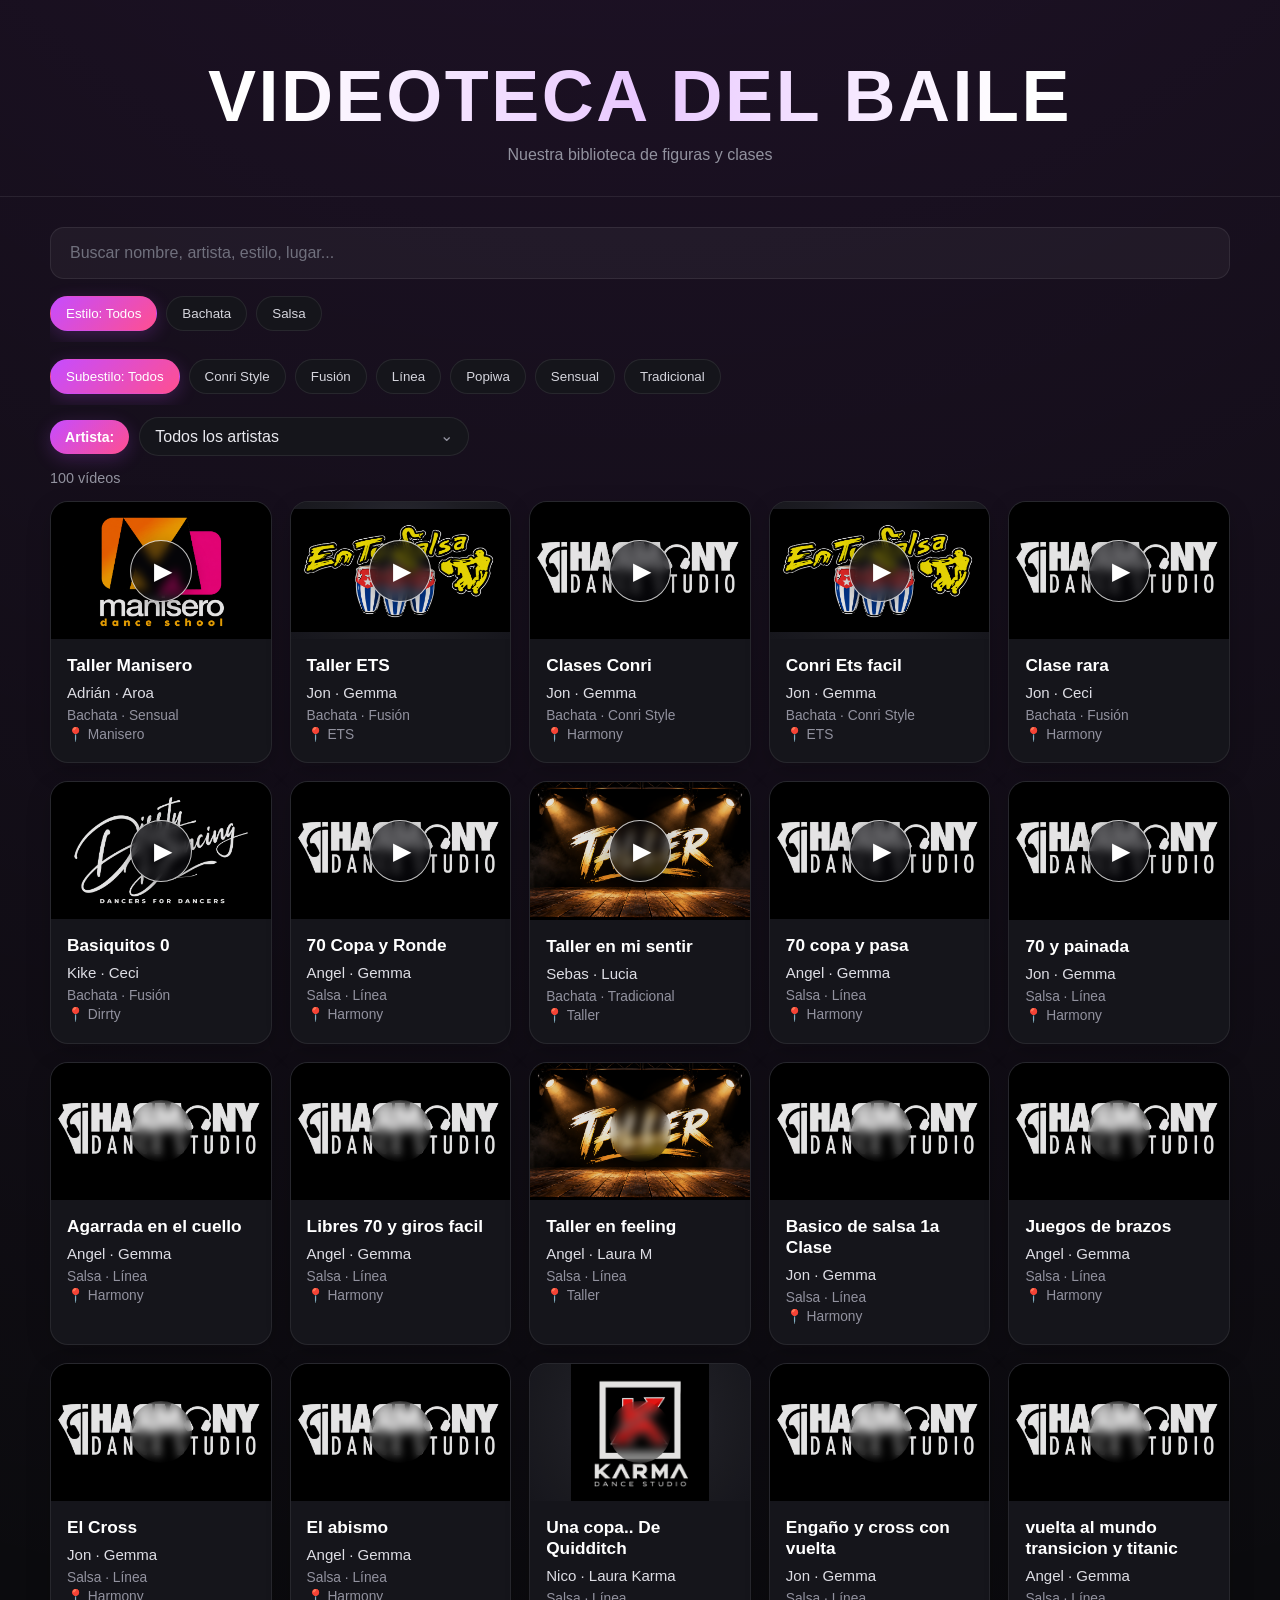
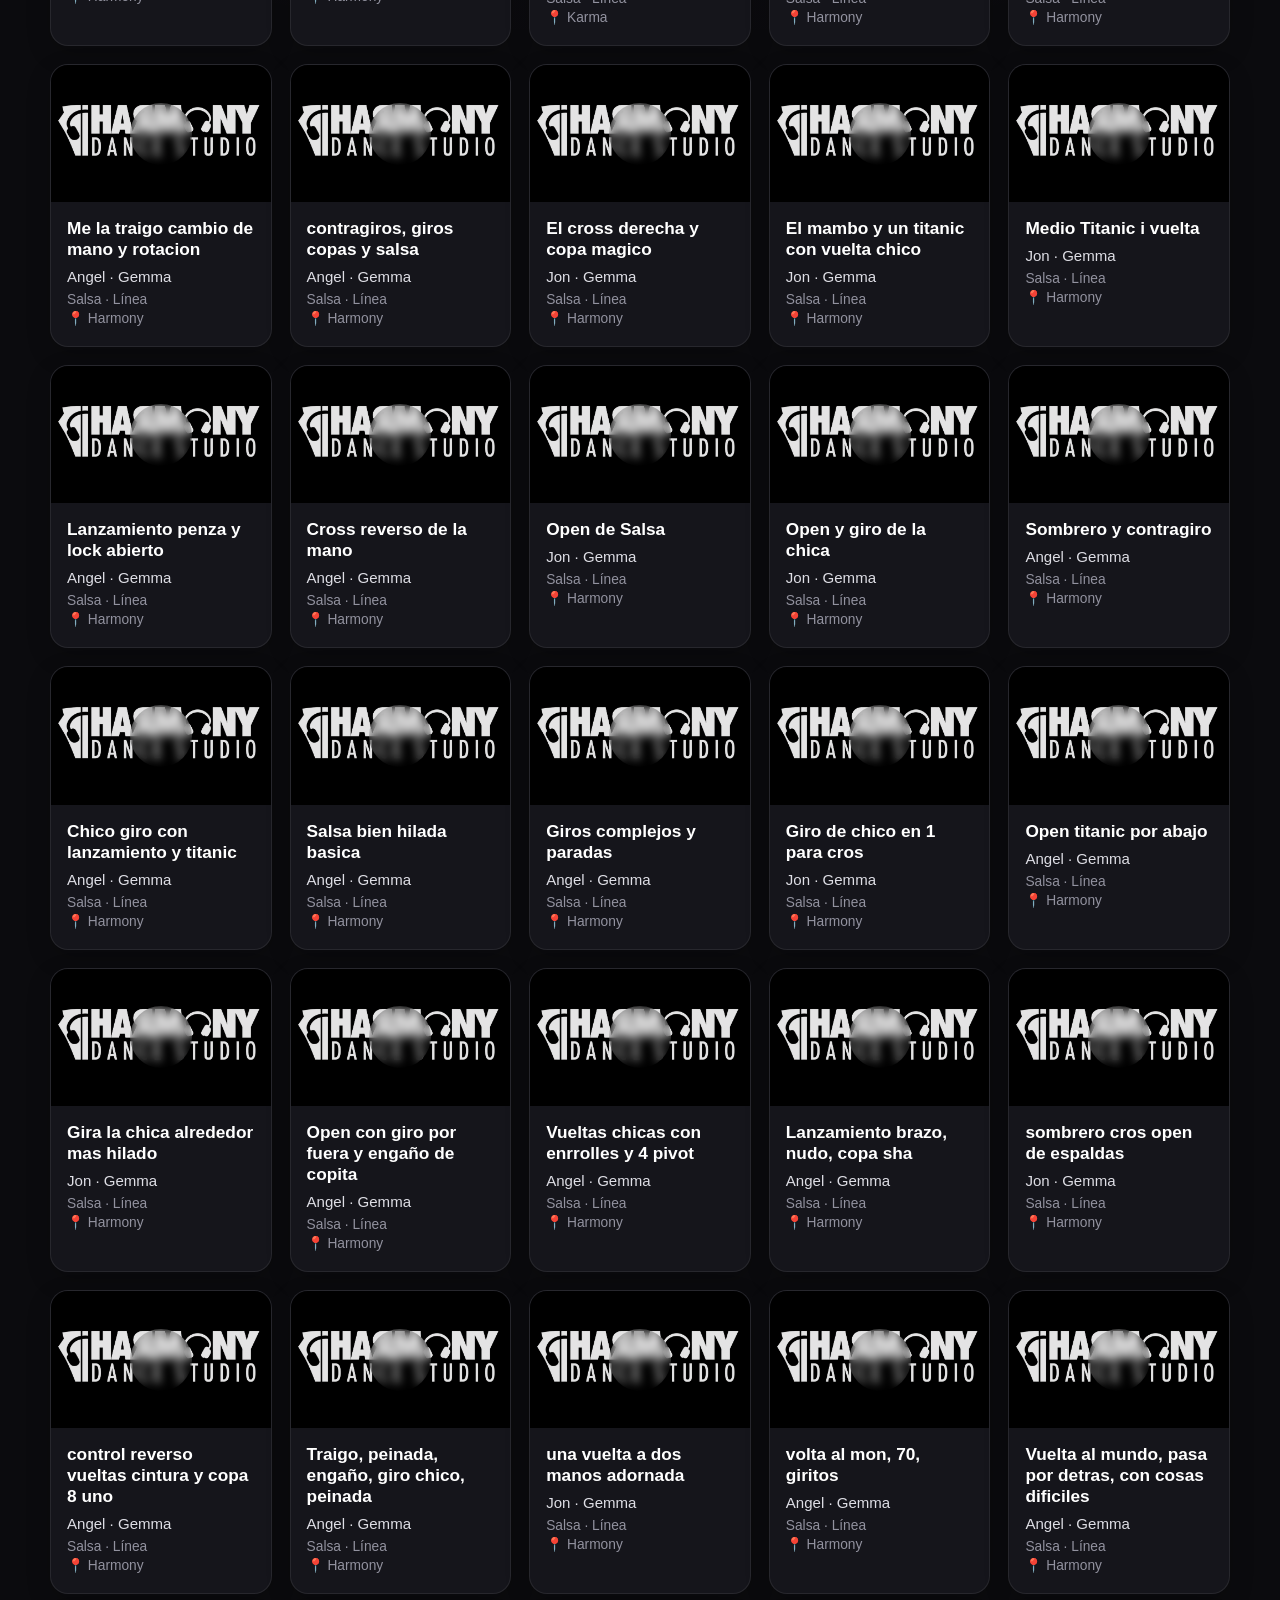
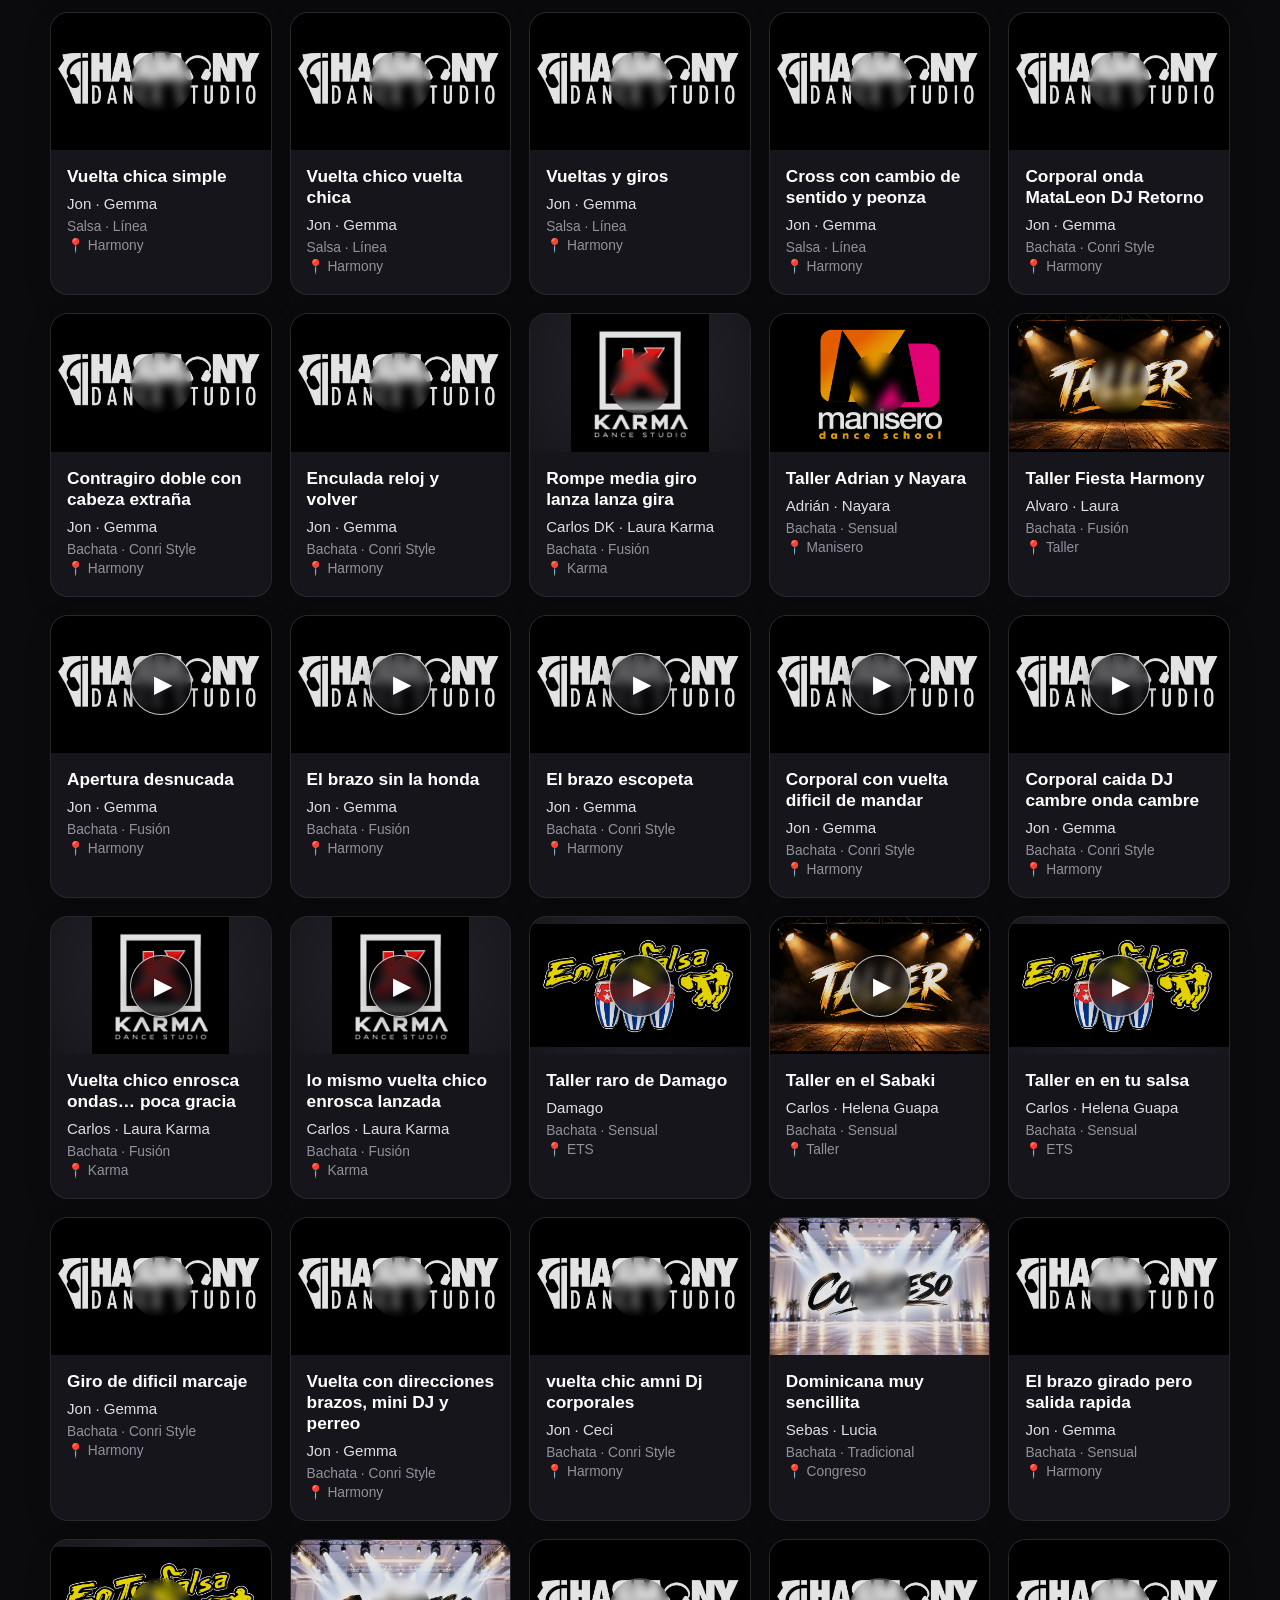
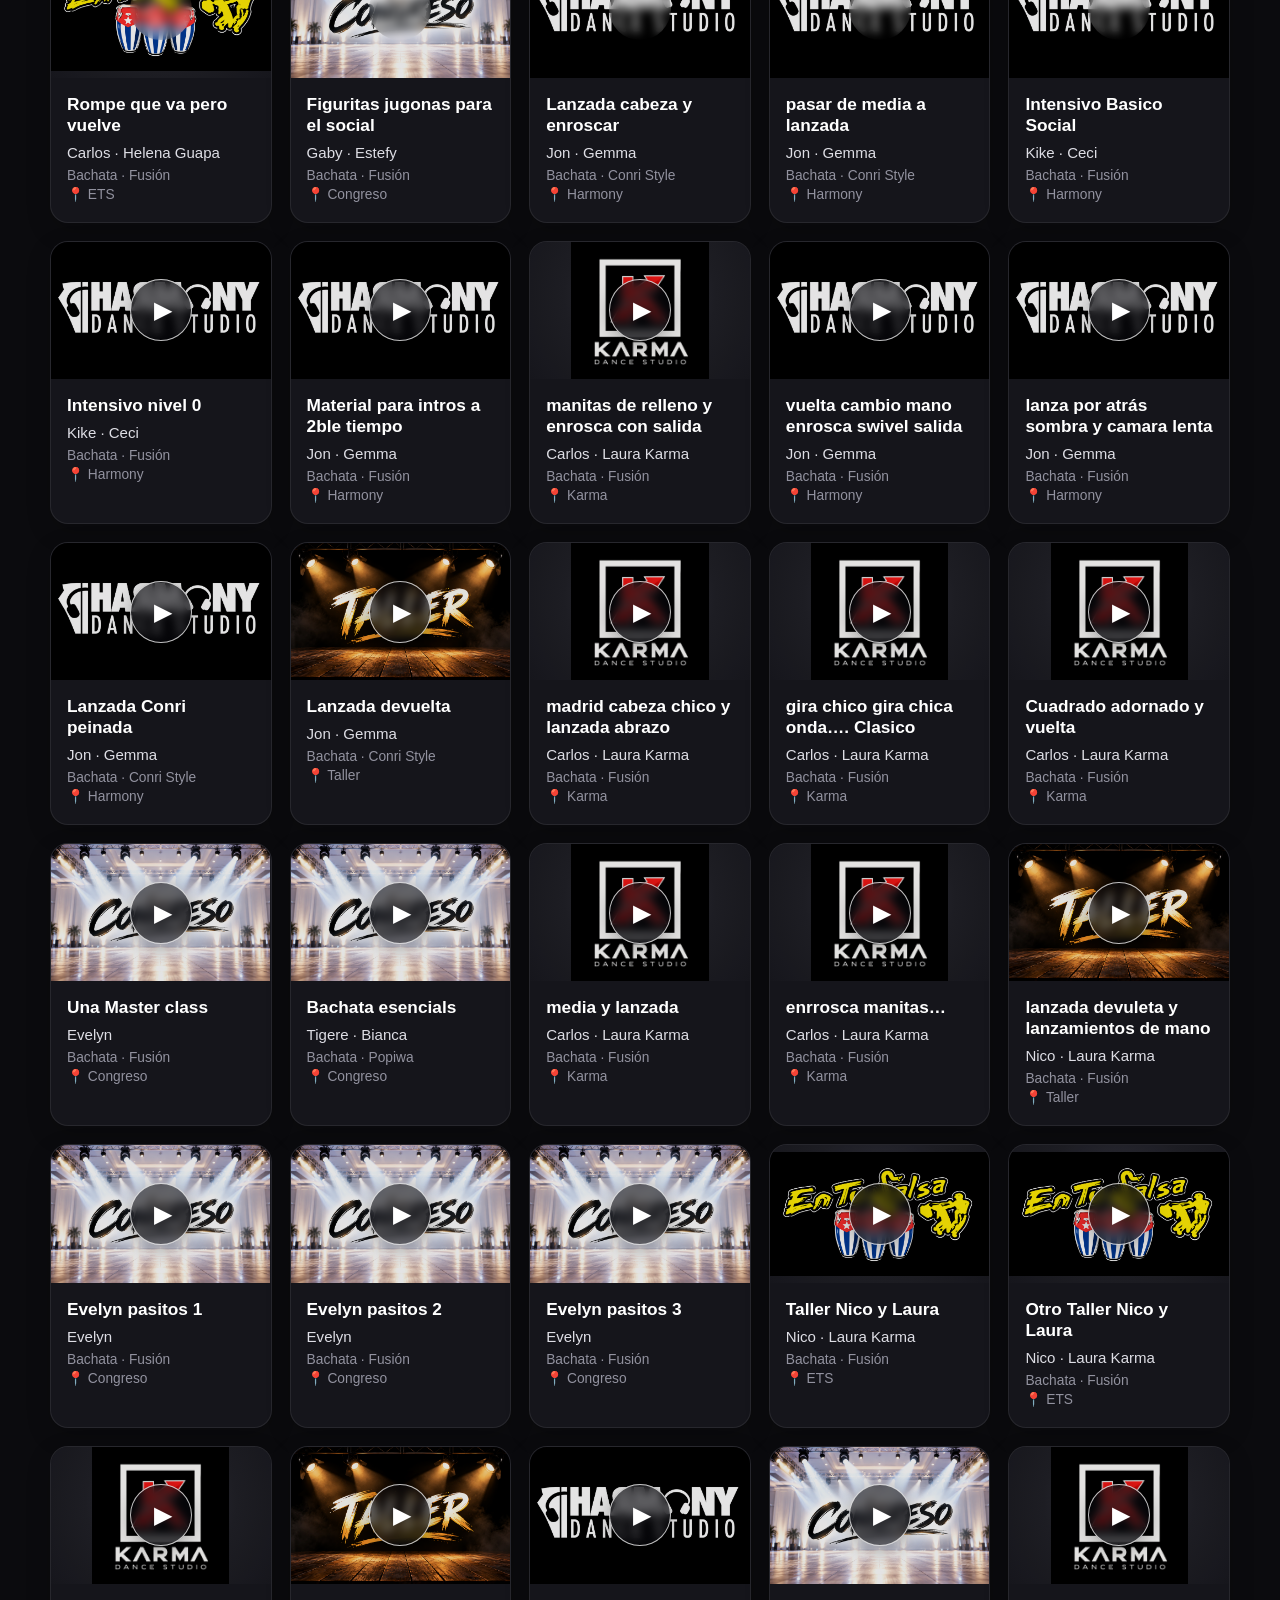
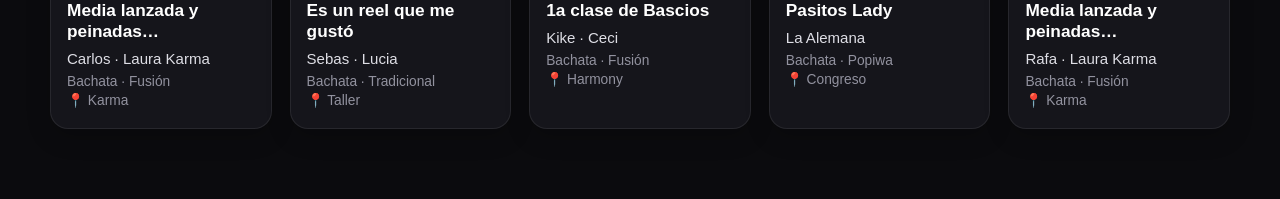
==== commit 32098366: "Add files via upload" ====
--- a/index.html
+++ b/index.html
@@ -5,7 +5,7 @@
   <meta name="viewport" content="width=device-width, initial-scale=1">
   <meta name="theme-color" content="#111111">
   <title>Videoteca del Baile</title>
-  <link rel="stylesheet" href="style.css?v=2">
+  <link rel="stylesheet" href="style.css?v=4">
 </head>
 <body>
 <header>
@@ -16,7 +16,12 @@
   <input id="search" class="search" type="search" placeholder="Buscar nombre, artista, estilo, lugar..." autocomplete="off">
   <div class="filters" id="filtroEstilo"></div>
   <div class="filters" id="filtroSubestilo"></div>
-  <div class="filters" id="filtroArtista"></div>
+  <div class="artist-filter">
+      <span class="artist-label">Artista:</span>
+      <div class="artist-select-wrap">
+        <select id="filtroArtista" class="artist-select" aria-label="Filtrar por artista"></select>
+      </div>
+    </div>
   <div id="count" class="count"></div>
   <div id="grid" class="grid"></div>
 </main>
@@ -30,15 +35,14 @@
 const filtroSubestilo = document.getElementById("filtroSubestilo");
 const filtroArtista = document.getElementById("filtroArtista");
 
-const miniaturasLugar = {
-  "Harmony": "img/Harmony.png",
-  "ETS": "img/ETS.png",
-  "Manisero": "img/Manisero.png",
-  "Dirrty": "img/Dirrty.png",
-  "Taller": "img/Taller.png",
-  "Congreso": "img/Congreso.png",
-  "The island": "img/The island.png"
-};
+// Convención automática:
+// Lugar "Harmony" -> img/Harmony.png
+// Lugar "La Clave" -> img/La Clave.png
+function rutaLogo(lugar) {
+  if (!lugar) return "";
+  return `img/${encodeURIComponent(lugar).replaceAll("%20", " ")}.png`;
+}
+
 
 let seleccion = { estilo: "Todos", subestilo: "Todos", artista: "Todos" };
 
@@ -87,10 +91,31 @@
     el.appendChild(b);
   });
 }
+function renderArtistas() {
+  const artistas = valoresDisponibles("artista");
+  const valorActual = seleccion.artista;
+
+  filtroArtista.innerHTML = "";
+
+  const todos = document.createElement("option");
+  todos.value = "Todos";
+  todos.textContent = "Todos los artistas";
+  filtroArtista.appendChild(todos);
+
+  artistas.forEach(artista => {
+    const option = document.createElement("option");
+    option.value = artista;
+    option.textContent = artista;
+    filtroArtista.appendChild(option);
+  });
+
+  filtroArtista.value = artistas.includes(valorActual) ? valorActual : "Todos";
+}
+
 function renderFiltros(){
   crearBotones(filtroEstilo,valoresDisponibles("estilo"),"estilo","Estilo");
   crearBotones(filtroSubestilo,valoresDisponibles("subestilo"),"subestilo","Subestilo");
-  crearBotones(filtroArtista,valoresDisponibles("artista"),"artista","Artista");
+  renderArtistas();
 }
 function renderVideos(){
   const resultados=videos.filter(v=>coincideFiltros(v)&&coincideTexto(v,search.value.trim()));
@@ -105,9 +130,18 @@
     if(v.url&&v.url!=="#"){card.target="_blank"; card.rel="noopener noreferrer";}
     const artistas=(v.artistas||[]).join(" · ");
     const detalle=[v.estilo,v.subestilo].filter(Boolean).join(" · ");
-    const logo=miniaturasLugar[v.lugar];
-    const preview=logo
-      ? `<div class="preview preview-logo"><img class="place-logo" src="${encodeURI(logo)}" alt="${esc(v.lugar)}" loading="lazy"><div class="play">▶</div></div>`
+    const logo = rutaLogo(v.lugar);
+    const preview = v.lugar
+      ? `<div class="preview preview-logo">
+           <img
+             class="place-logo"
+             src="${logo}"
+             alt="${esc(v.lugar)}"
+             loading="lazy"
+             onerror="this.style.display='none'; this.parentElement.classList.remove('preview-logo');"
+           >
+           <div class="play">▶</div>
+         </div>`
       : `<div class="preview"><div class="play">▶</div></div>`;
     card.innerHTML=`${preview}<div class="info">
       <h2 class="title">${esc(v.nombre||`Vídeo ${v.id}`)}</h2>
@@ -120,6 +154,12 @@
 }
 function actualizar(){ normalizarSeleccion(); renderFiltros(); renderVideos(); }
 search.addEventListener("input",renderVideos);
+
+filtroArtista.addEventListener("change", () => {
+  seleccion.artista = filtroArtista.value;
+  actualizar();
+});
+
 actualizar();
 </script>
 </body>
--- a/style.css
+++ b/style.css
@@ -283,3 +283,81 @@
     grid-template-columns: 1fr;
   }
 }
+.artist-filter {
+  display: flex;
+  align-items: center;
+  gap: 10px;
+  margin: 12px 0 14px;
+}
+
+.artist-label {
+  flex: 0 0 auto;
+  padding: 9px 15px;
+  border-radius: 999px;
+  color: white;
+  font-size: .88rem;
+  font-weight: 600;
+  background: linear-gradient(135deg, var(--accent), var(--accent-2));
+  box-shadow: 0 5px 18px rgba(198,76,255,.22);
+}
+
+.artist-select-wrap {
+  position: relative;
+  width: min(330px, 100%);
+}
+
+.artist-select {
+  width: 100%;
+  appearance: none;
+  -webkit-appearance: none;
+  padding: 10px 42px 10px 15px;
+  border: 1px solid var(--border);
+  border-radius: 999px;
+  outline: none;
+  background: var(--surface);
+  color: #e8e8ee;
+  font: inherit;
+  cursor: pointer;
+}
+
+.artist-select-wrap::after {
+  content: "⌄";
+  position: absolute;
+  right: 16px;
+  top: 50%;
+  transform: translateY(-58%);
+  color: var(--muted);
+  pointer-events: none;
+}
+
+.artist-select:hover,
+.artist-select:focus {
+  background: var(--surface-2);
+  border-color: rgba(198,76,255,.45);
+}
+
+.artist-select:focus {
+  box-shadow: 0 0 0 3px rgba(198,76,255,.10);
+}
+
+.artist-select option {
+  background: #18181e;
+  color: white;
+}
+
+@media (max-width: 600px) {
+  .artist-filter {
+    align-items: stretch;
+  }
+
+  .artist-select-wrap {
+    flex: 1;
+    width: auto;
+    min-width: 0;
+  }
+
+  .artist-label {
+    display: flex;
+    align-items: center;
+  }
+}
